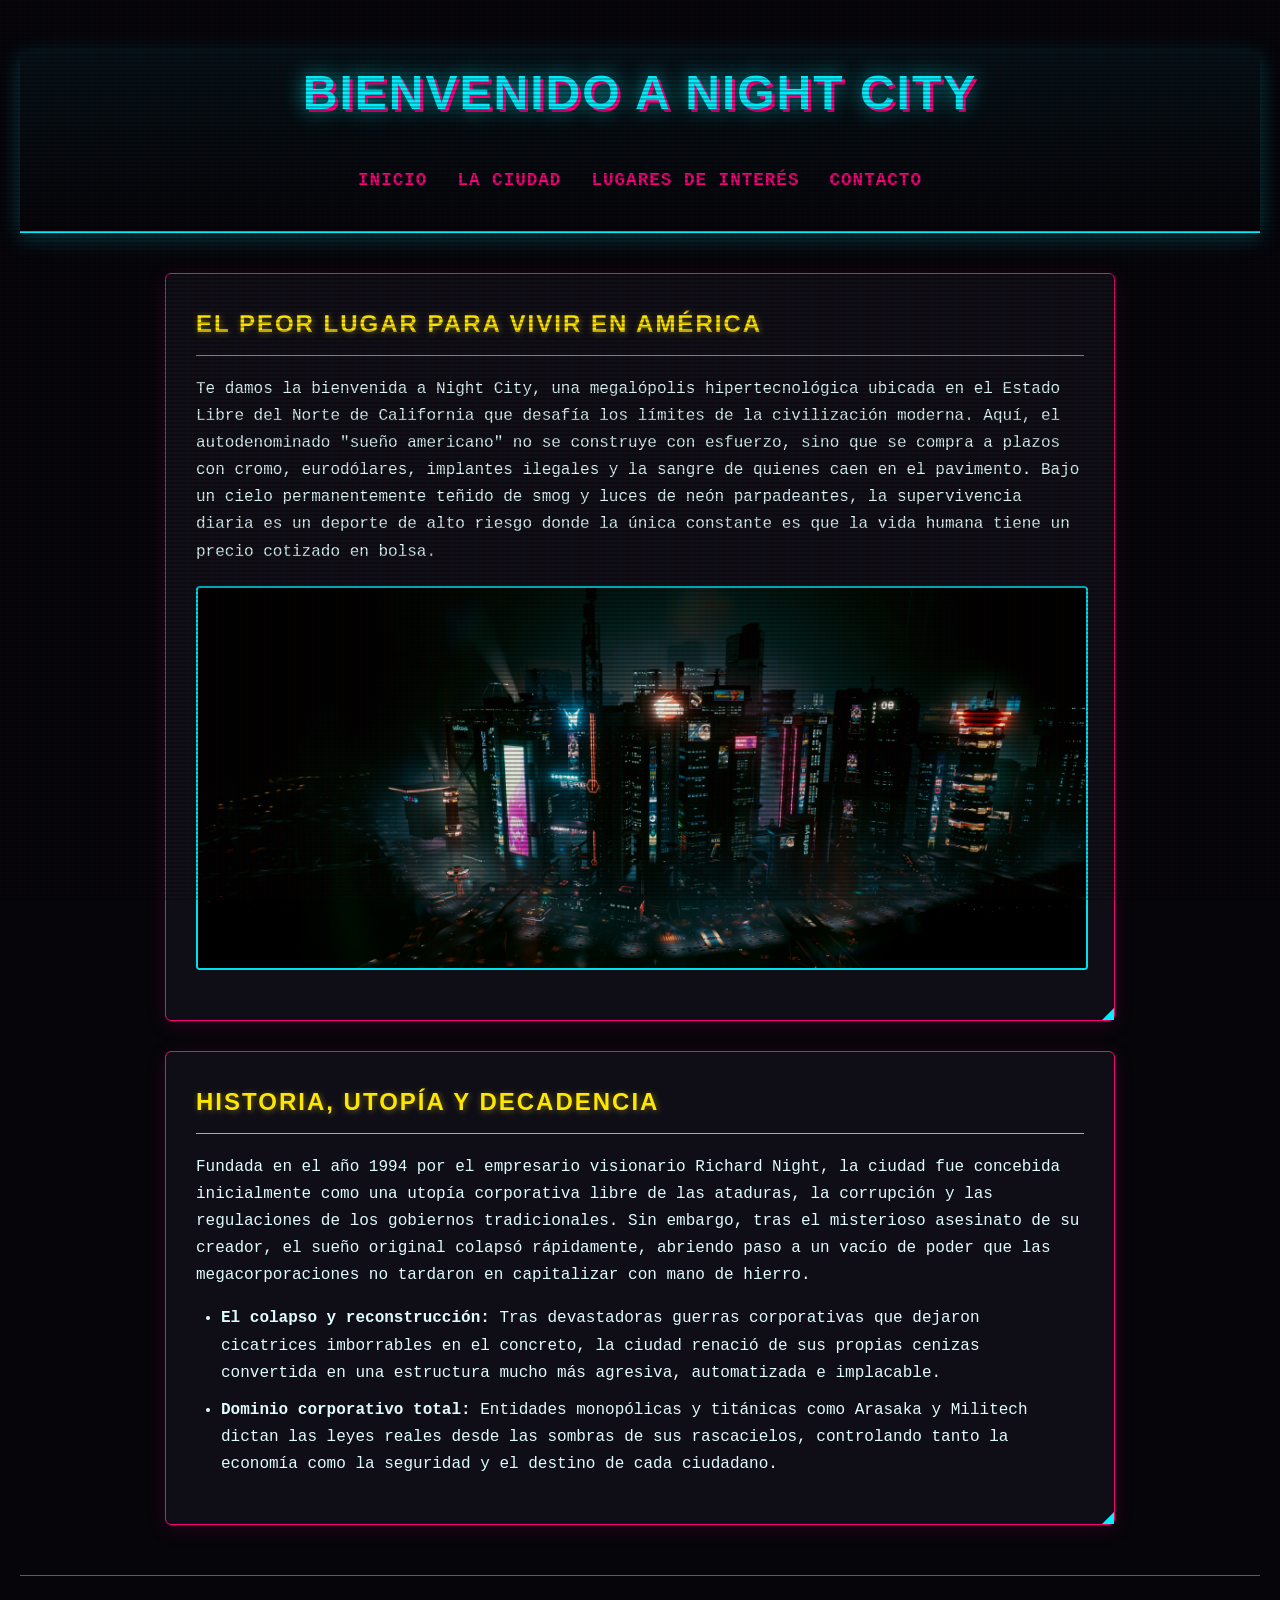
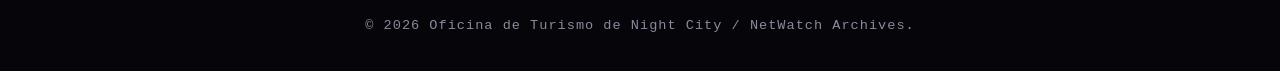
==== index.html @ 40d53633 "Actualizar estructura y archivos del proyecto" ====
<!DOCTYPE html>
<html lang="es">
<head>
    <meta charset="UTF-8">
    <meta name="viewport" content="width=device-width, initial-scale=1.0">
    <title>Bienvenido a Night City - Archivos de Turismo</title>
    <link rel="stylesheet" href="css/style.css">
</head>
<body>
    <header>
        <h1>Bienvenido a Night City</h1>
        <nav>
            <ul>
                <li><a href="index.html">Inicio</a></li>
                <li><a href="ciudad.html">La Ciudad</a></li>
                <li><a href="lugares.html">Lugares de Interés</a></li>
                <li><a href="contacto.html">Contacto</a></li>
            </ul>
        </nav>
    </header>

    <main>
        <section>
            <h2>El Peor Lugar para Vivir en América</h2>
            <p>Te damos la bienvenida a Night City, una megalópolis hipertecnológica ubicada en el Estado Libre del Norte de California que desafía los límites de la civilización moderna. Aquí, el autodenominado "sueño americano" no se construye con esfuerzo, sino que se compra a plazos con cromo, eurodólares, implantes ilegales y la sangre de quienes caen en el pavimento. Bajo un cielo permanentemente teñido de smog y luces de neón parpadeantes, la supervivencia diaria es un deporte de alto riesgo donde la única constante es que la vida humana tiene un precio cotizado en bolsa.</p>
            <img src="img/NightCity.png" alt="Vista panorámica de Night City iluminada por neones">
        </section>

        <section>
            <h2>Historia, Utopía y Decadencia</h2>
            <p>Fundada en el año 1994 por el empresario visionario Richard Night, la ciudad fue concebida inicialmente como una utopía corporativa libre de las ataduras, la corrupción y las regulaciones de los gobiernos tradicionales. Sin embargo, tras el misterioso asesinato de su creador, el sueño original colapsó rápidamente, abriendo paso a un vacío de poder que las megacorporaciones no tardaron en capitalizar con mano de hierro.</p>
            <ul>
                <li><strong>El colapso y reconstrucción:</strong> Tras devastadoras guerras corporativas que dejaron cicatrices imborrables en el concreto, la ciudad renació de sus propias cenizas convertida en una estructura mucho más agresiva, automatizada e implacable.</li>
                <li><strong>Dominio corporativo total:</strong> Entidades monopólicas y titánicas como Arasaka y Militech dictan las leyes reales desde las sombras de sus rascacielos, controlando tanto la economía como la seguridad y el destino de cada ciudadano.</li>
            </ul>
        </section>
    </main>

    <footer>
        <p>&copy; 2026 Oficina de Turismo de Night City / NetWatch Archives.</p>
    </footer>
</body>
</html>
---- css/style.css ----
:root {
    --bg-color: #05050a;
    --card-bg: #0f0e17;
    --neon-cyan: #00f0ff;
    --neon-pink: #ff007f;
    --neon-yellow: #ffe600;
    --text-color: #e0fbfc;
}

body {
    background-color: var(--bg-color);
    color: var(--text-color);
    font-family: 'Courier New', monospace;
    margin: 0;
    padding: 20px;
    line-height: 1.7;
    position: relative;
}

body::before {
    content: " ";
    display: block;
    position: fixed;
    top: 0; left: 0; bottom: 0; right: 0;
    background: linear-gradient(rgba(18, 16, 16, 0) 50%, rgba(0, 0, 0, 0.25) 50%), linear-gradient(90deg, rgba(255, 0, 0, 0.03), rgba(0, 255, 0, 0.01), rgba(0, 0, 255, 0.03));
    z-index: 99999;
    background-size: 100% 4px, 6px 100%;
    pointer-events: none;
}

::-webkit-scrollbar {
    width: 8px;
}
::-webkit-scrollbar-track {
    background: var(--bg-color);
}
::-webkit-scrollbar-thumb {
    background: var(--neon-pink);
    border-radius: 2px;
}
::-webkit-scrollbar-thumb:hover {
    background: var(--neon-cyan);
}

header {
    text-align: center;
    border-bottom: 2px solid var(--neon-cyan);
    padding-bottom: 25px;
    margin-bottom: 40px;
    box-shadow: 0 5px 20px rgba(0, 240, 255, 0.25);
    background: linear-gradient(to bottom, rgba(0, 240, 255, 0.05), transparent);
}

h1, h2, h3 {
    font-family: 'Impact', 'Arial Black', sans-serif;
    letter-spacing: 2px;
    text-transform: uppercase;
}

h1 {
    font-size: 3rem;
    color: var(--neon-cyan);
    text-shadow: 3px 3px 0px var(--neon-pink), 0 0 20px rgba(0, 240, 255, 0.8);
}

nav ul {
    list-style-type: none;
    padding: 0;
    margin: 20px 0 0 0;
    display: flex;
    justify-content: center;
    gap: 30px;
    flex-wrap: wrap;
}

nav a {
    color: var(--neon-pink);
    text-decoration: none;
    font-weight: bold;
    text-transform: uppercase;
    font-size: 1.1rem;
    letter-spacing: 1px;
    transition: color 0.3s ease, text-shadow 0.3s ease, transform 0.2s ease;
    display: inline-block;
}

nav a:hover {
    color: var(--neon-cyan);
    text-shadow: 0 0 12px rgba(0, 240, 255, 1);
    transform: translateY(-2px);
}

main {
    max-width: 950px;
    margin: 0 auto;
}

main section {
    background-color: var(--card-bg);
    border: 1px solid var(--neon-pink);
    border-radius: 6px;
    padding: 30px;
    margin-bottom: 30px;
    box-shadow: 0 4px 20px rgba(255, 0, 127, 0.15);
    transition: transform 0.3s ease, box-shadow 0.3s ease, border-color 0.3s ease;
    position: relative;
}

main section::after {
    content: "";
    position: absolute;
    bottom: 0;
    right: 0;
    border-width: 0 0 12px 12px;
    border-style: solid;
    border-color: transparent transparent var(--neon-cyan) transparent;
}

main section:hover {
    box-shadow: 0 6px 30px rgba(0, 240, 255, 0.35);
    border-color: var(--neon-cyan);
    transform: translateY(-3px);
}

main h2 {
    border-bottom: 1px solid var(--neon-cyan);
    padding-bottom: 10px;
    margin-top: 0;
    color: var(--neon-yellow);
    text-shadow: 1px 1px 6px rgba(255, 230, 0, 0.4);
}

ul, ol {
    margin: 15px 0;
    padding-left: 25px;
}

li {
    margin-bottom: 10px;
}

img {
    width: 100%;
    height: 380px;
    object-fit: cover;
    border: 2px solid var(--neon-cyan);
    border-radius: 4px;
    display: block;
    margin: 20px auto;
    transition: transform 0.4s ease, filter 0.4s ease, border-color 0.4s ease;
    filter: brightness(0.9) contrast(1.1);
}

img:hover {
    transform: scale(1.01);
    filter: brightness(1.05) contrast(1.2);
    border-color: var(--neon-pink);
    box-shadow: 0 0 20px rgba(255, 0, 127, 0.5);
}

input, select, textarea {
    background-color: #161525;
    border: 1px solid var(--neon-cyan);
    color: var(--text-color);
    padding: 12px;
    border-radius: 4px;
    font-family: 'Courier New', monospace;
    width: 100%;
    box-sizing: border-box;
    transition: border-color 0.3s, box-shadow 0.3s;
}

input:focus, select:focus, textarea:focus {
    outline: none;
    border-color: var(--neon-pink);
    box-shadow: 0 0 10px rgba(255, 0, 127, 0.6);
}

button[type="submit"] {
    background-color: var(--neon-pink);
    color: #ffffff;
    padding: 14px;
    border: 1px solid var(--neon-cyan);
    border-radius: 4px;
    font-weight: bold;
    cursor: pointer;
    text-transform: uppercase;
    font-family: 'Courier New', monospace;
    font-size: 1rem;
    letter-spacing: 1px;
    transition: background 0.3s, box-shadow 0.3s, transform 0.2s;
}

button[type="submit"]:hover {
    background-color: var(--neon-cyan);
    color: var(--bg-color);
    box-shadow: 0 0 20px rgba(0, 240, 255, 0.9);
    transform: translateY(-2px);
}

footer {
    text-align: center;
    margin-top: 50px;
    padding-top: 25px;
    border-top: 1px solid var(--neon-pink);
    color: #8a8a9e;
    font-size: 0.85rem;
    letter-spacing: 1px;
}

@media (max-width: 768px) {
    body { padding: 10px; }
    h1 { font-size: 2.2rem; }
    main section { padding: 15px; }
    nav ul { gap: 15px; }
}
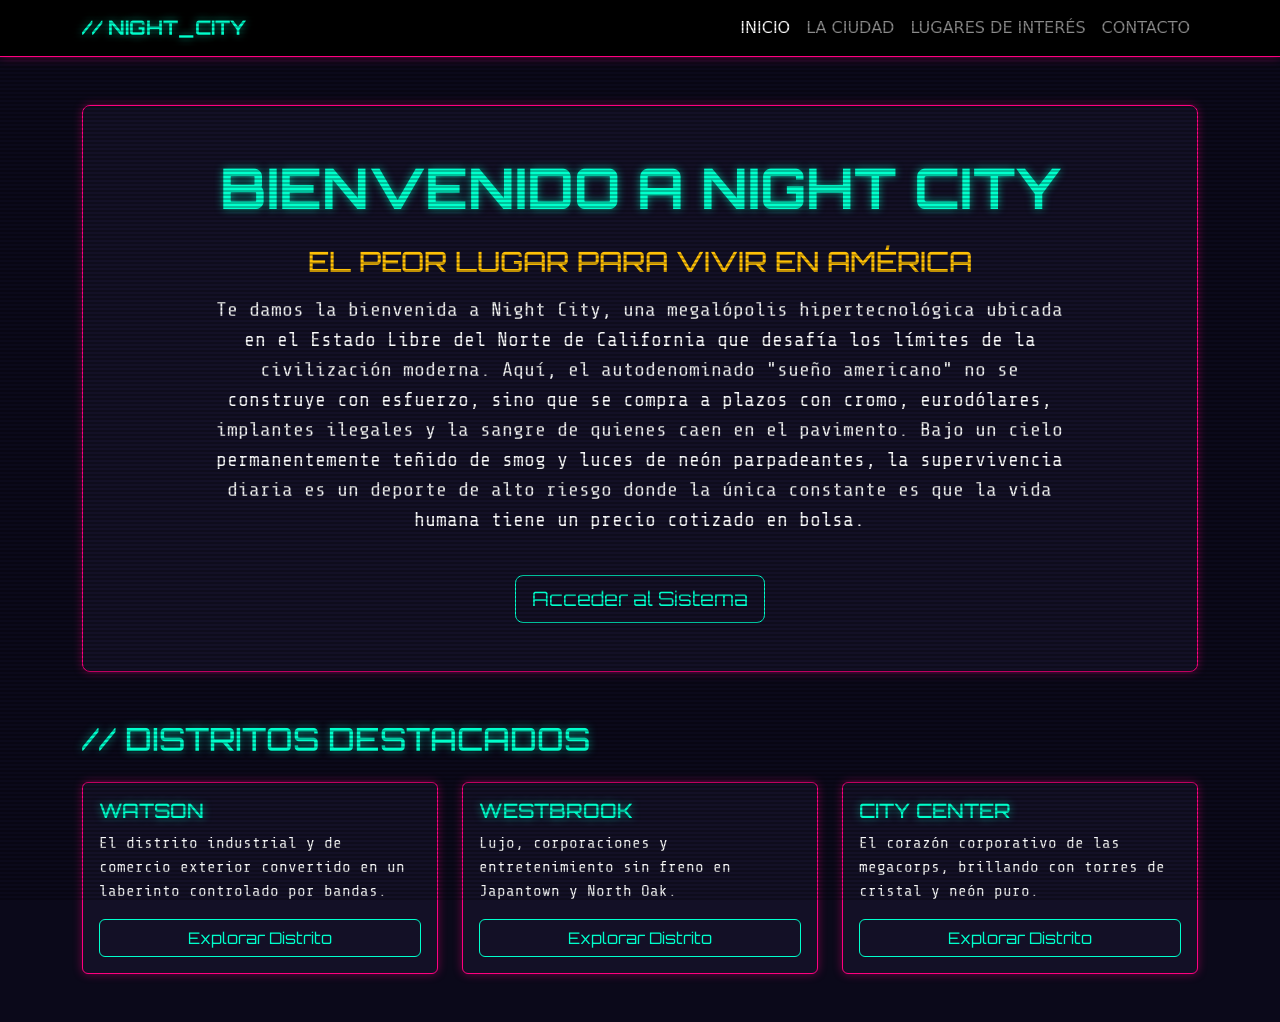
==== commit 47663893: "implementación más a fondo de elementos visuales, bootstraps y flexbox" ====
--- a/index.html
+++ b/index.html
@@ -3,41 +3,71 @@
 <head>
     <meta charset="UTF-8">
     <meta name="viewport" content="width=device-width, initial-scale=1.0">
-    <title>Bienvenido a Night City - Archivos de Turismo</title>
-    <link rel="stylesheet" href="css/style.css">
+    <title>Night City Guide - Inicio</title>
+    <!-- Bootstrap CDN -->
+    <link href="https://cdn.jsdelivr.net/npm/bootstrap@5.3.3/dist/css/bootstrap.min.css" rel="stylesheet">
+    <!-- Google Fonts -->
+    <link href="https://fonts.googleapis.com/css2?family=Orbitron:wght@400;700;900&family=Share+Tech+Mono&display=swap" rel="stylesheet">
+    <!-- CSS Propio -->
+    <link rel="stylesheet" href="css/estilos.css">
 </head>
-<body>
-    <header>
-        <h1>Bienvenido a Night City</h1>
-        <nav>
-            <ul>
-                <li><a href="index.html">Inicio</a></li>
-                <li><a href="ciudad.html">La Ciudad</a></li>
-                <li><a href="lugares.html">Lugares de Interés</a></li>
-                <li><a href="contacto.html">Contacto</a></li>
-            </ul>
-        </nav>
-    </header>
+<body class="bg-dark text-light cyberpunk-body">
+    <div class="scanline"></div>
 
-    <main>
-        <section>
-            <h2>El Peor Lugar para Vivir en América</h2>
-            <p>Te damos la bienvenida a Night City, una megalópolis hipertecnológica ubicada en el Estado Libre del Norte de California que desafía los límites de la civilización moderna. Aquí, el autodenominado "sueño americano" no se construye con esfuerzo, sino que se compra a plazos con cromo, eurodólares, implantes ilegales y la sangre de quienes caen en el pavimento. Bajo un cielo permanentemente teñido de smog y luces de neón parpadeantes, la supervivencia diaria es un deporte de alto riesgo donde la única constante es que la vida humana tiene un precio cotizado en bolsa.</p>
-            <img src="img/NightCity.png" alt="Vista panorámica de Night City iluminada por neones">
-        </section>
+    <nav class="navbar navbar-expand-lg navbar-dark bg-black border-bottom border-neon">
+        <div class="container">
+            <a class="navbar-brand font-orbitron text-neon fw-bold" href="index.html">// NIGHT_CITY</a>
+            <button class="navbar-toggler border-neon" type="button" data-bs-toggle="collapse" data-bs-target="#navbarNav">
+                <span class="navbar-toggler-icon"></span>
+            </button>
+            <div class="collapse navbar-collapse justify-content-end" id="navbarNav">
+                <ul class="navbar-nav">
+                    <li class="nav-item"><a class="nav-link active" href="index.html">INICIO</a></li>
+                    <li class="nav-item"><a class="nav-link" href="ciudad.html">LA CIUDAD</a></li>
+                    <li class="nav-item"><a class="nav-link" href="lugares.html">LUGARES DE INTERÉS</a></li>
+                    <li class="nav-item"><a class="nav-link" href="contacto.html">CONTACTO</a></li>
+                </ul>
+            </div>
+        </div>
+    </nav>
 
-        <section>
-            <h2>Historia, Utopía y Decadencia</h2>
-            <p>Fundada en el año 1994 por el empresario visionario Richard Night, la ciudad fue concebida inicialmente como una utopía corporativa libre de las ataduras, la corrupción y las regulaciones de los gobiernos tradicionales. Sin embargo, tras el misterioso asesinato de su creador, el sueño original colapsó rápidamente, abriendo paso a un vacío de poder que las megacorporaciones no tardaron en capitalizar con mano de hierro.</p>
-            <ul>
-                <li><strong>El colapso y reconstrucción:</strong> Tras devastadoras guerras corporativas que dejaron cicatrices imborrables en el concreto, la ciudad renació de sus propias cenizas convertida en una estructura mucho más agresiva, automatizada e implacable.</li>
-                <li><strong>Dominio corporativo total:</strong> Entidades monopólicas y titánicas como Arasaka y Militech dictan las leyes reales desde las sombras de sus rascacielos, controlando tanto la economía como la seguridad y el destino de cada ciudadano.</li>
-            </ul>
-        </section>
+    <main class="container py-5">
+        <div class="p-5 mb-5 bg-cyber-dark border border-neon rounded-3 shadow-neon text-center">
+            <h1 class="display-4 fw-bold font-orbitron text-neon">BIENVENIDO A NIGHT CITY</h1>
+            <h3 class="font-orbitron text-warning mt-4">EL PEOR LUGAR PARA VIVIR EN AMÉRICA</h3>
+            <p class="col-md-10 fs-5 mx-auto text-mono text-light mt-3">
+                Te damos la bienvenida a Night City, una megalópolis hipertecnológica ubicada en el Estado Libre del Norte de California que desafía los límites de la civilización moderna. Aquí, el autodenominado "sueño americano" no se construye con esfuerzo, sino que se compra a plazos con cromo, eurodólares, implantes ilegales y la sangre de quienes caen en el pavimento. Bajo un cielo permanentemente teñido de smog y luces de neón parpadeantes, la supervivencia diaria es un deporte de alto riesgo donde la única constante es que la vida humana tiene un precio cotizado en bolsa.
+            </p>
+            <a href="ciudad.html" class="btn btn-outline-neon btn-lg mt-4 font-orbitron">Acceder al Sistema</a>
+        </div>
+
+        <h2 class="font-orbitron text-neon mb-4">// DISTRITOS DESTACADOS</h2>
+        <div class="row g-4">
+            <div class="col-md-4">
+                <div class="card bg-cyber-dark border-neon h-100 shadow-neon p-3">
+                    <h5 class="font-orbitron text-neon">WATSON</h5>
+                    <p class="text-mono text-light flex-grow-1">El distrito industrial y de comercio exterior convertido en un laberinto controlado por bandas.</p>
+                    <a href="lugares.html" class="btn btn-outline-neon font-orbitron mt-auto">Explorar Distrito</a>
+                </div>
+            </div>
+            <div class="col-md-4">
+                <div class="card bg-cyber-dark border-neon h-100 shadow-neon p-3">
+                    <h5 class="font-orbitron text-neon">WESTBROOK</h5>
+                    <p class="text-mono text-light flex-grow-1">Lujo, corporaciones y entretenimiento sin freno en Japantown y North Oak.</p>
+                    <a href="lugares.html" class="btn btn-outline-neon font-orbitron mt-auto">Explorar Distrito</a>
+                </div>
+            </div>
+            <div class="col-md-4">
+                <div class="card bg-cyber-dark border-neon h-100 shadow-neon p-3">
+                    <h5 class="font-orbitron text-neon">CITY CENTER</h5>
+                    <p class="text-mono text-light flex-grow-1">El corazón corporativo de las megacorps, brillando con torres de cristal y neón puro.</p>
+                    <a href="lugares.html" class="btn btn-outline-neon font-orbitron mt-auto">Explorar Distrito</a>
+                </div>
+            </div>
+        </div>
     </main>
 
-    <footer>
-        <p>&copy; 2026 Oficina de Turismo de Night City / NetWatch Archives.</p>
-    </footer>
+    <!-- Bootstrap JS -->
+    <script src="https://cdn.jsdelivr.net/npm/bootstrap@5.3.3/dist/js/bootstrap.bundle.min.js"></script>
 </body>
-</html>+</html>
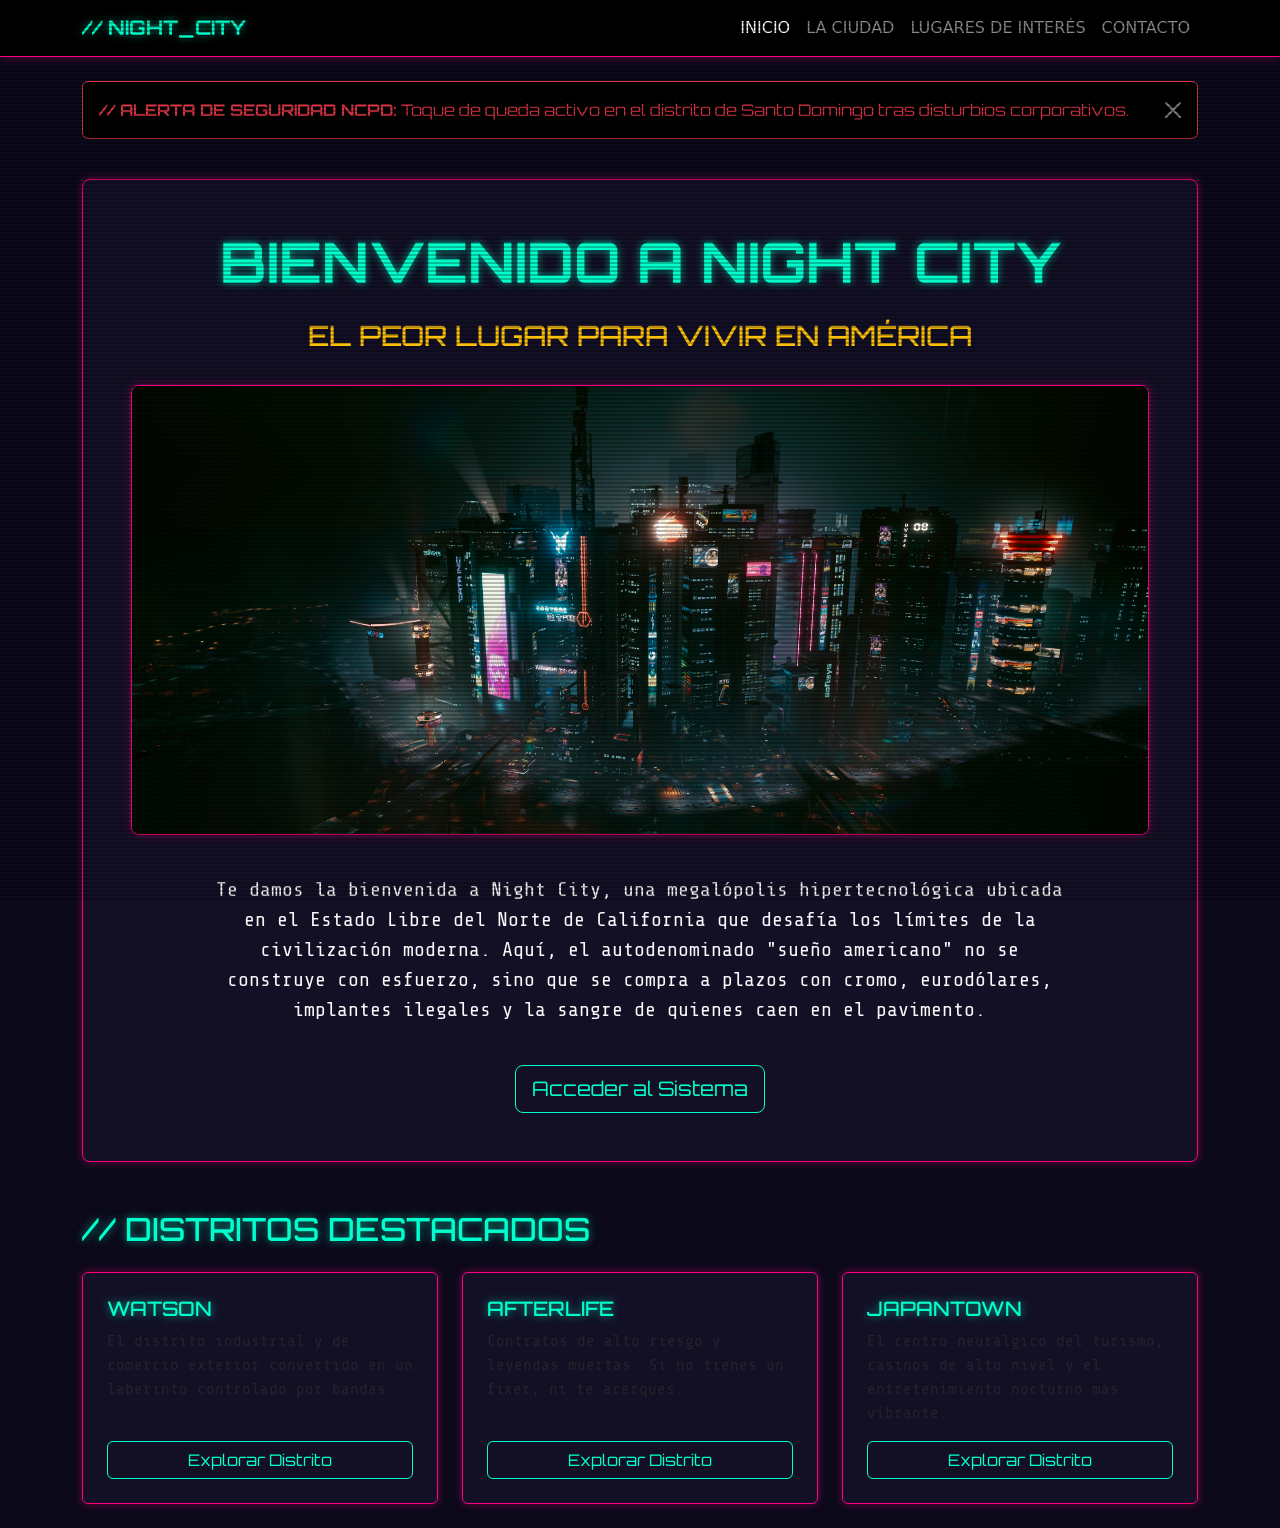
==== commit 1ee38b75: "Finalizado BOOTSTRAP y Flexbox junto a detalles visuales" ====
--- a/index.html
+++ b/index.html
@@ -4,11 +4,8 @@
     <meta charset="UTF-8">
     <meta name="viewport" content="width=device-width, initial-scale=1.0">
     <title>Night City Guide - Inicio</title>
-    <!-- Bootstrap CDN -->
     <link href="https://cdn.jsdelivr.net/npm/bootstrap@5.3.3/dist/css/bootstrap.min.css" rel="stylesheet">
-    <!-- Google Fonts -->
     <link href="https://fonts.googleapis.com/css2?family=Orbitron:wght@400;700;900&family=Share+Tech+Mono&display=swap" rel="stylesheet">
-    <!-- CSS Propio -->
     <link rel="stylesheet" href="css/estilos.css">
 </head>
 <body class="bg-dark text-light cyberpunk-body">
@@ -16,7 +13,7 @@
 
     <nav class="navbar navbar-expand-lg navbar-dark bg-black border-bottom border-neon">
         <div class="container">
-            <a class="navbar-brand font-orbitron text-neon fw-bold" href="index.html">// NIGHT_CITY</a>
+            <a class="navbar-brand font-orbitron text-neon fw-bold efecto-glitch" href="index.html">// NIGHT_CITY</a>
             <button class="navbar-toggler border-neon" type="button" data-bs-toggle="collapse" data-bs-target="#navbarNav">
                 <span class="navbar-toggler-icon"></span>
             </button>
@@ -31,43 +28,66 @@
         </div>
     </nav>
 
-    <main class="container py-5">
+    <!-- Alerta del Sistema -->
+    <div class="container mt-4">
+        <div class="alert bg-black border border-danger text-danger font-orbitron alert-dismissible fade show shadow-neon" role="alert">
+            <strong class="efecto-glitch">// ALERTA DE SEGURIDAD NCPD:</strong> Toque de queda activo en el distrito de Santo Domingo tras disturbios corporativos.
+            <button type="button" class="btn-close btn-close-white" data-bs-dismiss="alert" aria-label="Close"></button>
+        </div>
+    </div>
+
+    <main class="container py-4">
         <div class="p-5 mb-5 bg-cyber-dark border border-neon rounded-3 shadow-neon text-center">
-            <h1 class="display-4 fw-bold font-orbitron text-neon">BIENVENIDO A NIGHT CITY</h1>
+            <h1 class="display-4 fw-bold font-orbitron text-neon efecto-glitch">BIENVENIDO A NIGHT CITY</h1>
             <h3 class="font-orbitron text-warning mt-4">EL PEOR LUGAR PARA VIVIR EN AMÉRICA</h3>
+            
+            <!-- IMAGEN PRINCIPAL -->
+            <img src="img/NightCity.png" alt="Vista de Night City" class="img-fluid rounded-3 border border-neon shadow-neon my-4" style="max-height: 450px; object-fit: cover; width: 100%;">
+
             <p class="col-md-10 fs-5 mx-auto text-mono text-light mt-3">
-                Te damos la bienvenida a Night City, una megalópolis hipertecnológica ubicada en el Estado Libre del Norte de California que desafía los límites de la civilización moderna. Aquí, el autodenominado "sueño americano" no se construye con esfuerzo, sino que se compra a plazos con cromo, eurodólares, implantes ilegales y la sangre de quienes caen en el pavimento. Bajo un cielo permanentemente teñido de smog y luces de neón parpadeantes, la supervivencia diaria es un deporte de alto riesgo donde la única constante es que la vida humana tiene un precio cotizado en bolsa.
+                Te damos la bienvenida a Night City, una megalópolis hipertecnológica ubicada en el Estado Libre del Norte de California que desafía los límites de la civilización moderna. Aquí, el autodenominado "sueño americano" no se construye con esfuerzo, sino que se compra a plazos con cromo, eurodólares, implantes ilegales y la sangre de quienes caen en el pavimento.
             </p>
             <a href="ciudad.html" class="btn btn-outline-neon btn-lg mt-4 font-orbitron">Acceder al Sistema</a>
         </div>
 
         <h2 class="font-orbitron text-neon mb-4">// DISTRITOS DESTACADOS</h2>
-        <div class="row g-4">
+        
+        <!-- GRILLA CENTRADA CON JUSTIFY-CONTENT-CENTER -->
+        <div class="row g-4 justify-content-center">
+            
             <div class="col-md-4">
-                <div class="card bg-cyber-dark border-neon h-100 shadow-neon p-3">
-                    <h5 class="font-orbitron text-neon">WATSON</h5>
-                    <p class="text-mono text-light flex-grow-1">El distrito industrial y de comercio exterior convertido en un laberinto controlado por bandas.</p>
-                    <a href="lugares.html" class="btn btn-outline-neon font-orbitron mt-auto">Explorar Distrito</a>
+                <div class="card bg-cyber-dark border-neon h-100 shadow-neon">
+                    <div class="card-body d-flex flex-column p-4">
+                        <h5 class="card-title font-orbitron text-neon">WATSON</h5>
+                        <p class="card-text text-mono flex-grow-1">El distrito industrial y de comercio exterior convertido en un laberinto controlado por bandas.</p>
+                        <a href="lugares.html" class="btn btn-outline-neon font-orbitron w-100 mt-auto">Explorar Distrito</a>
+                    </div>
                 </div>
             </div>
+            
             <div class="col-md-4">
-                <div class="card bg-cyber-dark border-neon h-100 shadow-neon p-3">
-                    <h5 class="font-orbitron text-neon">WESTBROOK</h5>
-                    <p class="text-mono text-light flex-grow-1">Lujo, corporaciones y entretenimiento sin freno en Japantown y North Oak.</p>
-                    <a href="lugares.html" class="btn btn-outline-neon font-orbitron mt-auto">Explorar Distrito</a>
+                <div class="card bg-cyber-dark border-neon h-100 shadow-neon">
+                    <div class="card-body d-flex flex-column p-4">
+                        <h5 class="card-title font-orbitron text-neon">AFTERLIFE</h5>
+                        <p class="card-text text-mono flex-grow-1">Contratos de alto riesgo y leyendas muertas. Si no tienes un fixer, ni te acerques.</p>
+                        <a href="lugares.html" class="btn btn-outline-neon font-orbitron w-100 mt-auto">Explorar Distrito</a>
+                    </div>
                 </div>
             </div>
+
             <div class="col-md-4">
-                <div class="card bg-cyber-dark border-neon h-100 shadow-neon p-3">
-                    <h5 class="font-orbitron text-neon">CITY CENTER</h5>
-                    <p class="text-mono text-light flex-grow-1">El corazón corporativo de las megacorps, brillando con torres de cristal y neón puro.</p>
-                    <a href="lugares.html" class="btn btn-outline-neon font-orbitron mt-auto">Explorar Distrito</a>
+                <div class="card bg-cyber-dark border-neon h-100 shadow-neon">
+                    <div class="card-body d-flex flex-column p-4">
+                        <h5 class="card-title font-orbitron text-neon">JAPANTOWN</h5>
+                        <p class="card-text text-mono flex-grow-1">El centro neurálgico del turismo, casinos de alto nivel y el entretenimiento nocturno más vibrante.</p>
+                        <a href="lugares.html" class="btn btn-outline-neon font-orbitron w-100 mt-auto">Explorar Distrito</a>
+                    </div>
                 </div>
             </div>
+
         </div>
     </main>
 
-    <!-- Bootstrap JS -->
     <script src="https://cdn.jsdelivr.net/npm/bootstrap@5.3.3/dist/js/bootstrap.bundle.min.js"></script>
 </body>
 </html>
--- a/css/estilos.css
+++ b/css/estilos.css
@@ -0,0 +1,115 @@
+.font-orbitron {
+    font-family: 'Orbitron', sans-serif;
+}
+
+.text-mono {
+    font-family: 'Share Tech Mono', monospace;
+}
+
+body.cyberpunk-body {
+    background-color: #0b091a !important;
+    color: #e0e0e0;
+    position: relative;
+    overflow-x: hidden;
+}
+
+.scanline {
+    position: fixed;
+    top: 0;
+    left: 0;
+    width: 100vw;
+    height: 100vh;
+    background: linear-gradient(rgba(18, 16, 16, 0) 50%, rgba(0, 0, 0, 0.25) 50%);
+    background-size: 100% 4px;
+    z-index: 9999;
+    pointer-events: none;
+}
+
+.text-neon {
+    color: #00ffcc !important;
+    text-shadow: 0 0 8px rgba(0, 255, 204, 0.6);
+}
+
+.border-neon {
+    border-color: #ff007f !important;
+    box-shadow: 0 0 10px rgba(255, 0, 127, 0.4);
+}
+
+.bg-cyber-dark {
+    background-color: #131026 !important;
+}
+
+.btn-outline-neon {
+    color: #00ffcc;
+    border-color: #00ffcc;
+    transition: all 0.3s ease-in-out;
+}
+
+.btn-outline-neon:hover {
+    background-color: #00ffcc;
+    color: #0b091a;
+    box-shadow: 0 0 15px #00ffcc;
+}
+
+.navbar {
+    position: sticky !important;
+    top: 0;
+    z-index: 1000;
+}
+
+.posicion-relativa {
+    position: relative;
+}
+
+.badge-cyber {
+    position: absolute;
+    top: -12px;
+    right: -10px;
+    background-color: #ff007f;
+    color: #fff;
+    padding: 5px 12px;
+    font-family: 'Orbitron', sans-serif;
+    font-size: 0.8rem;
+    font-weight: bold;
+    box-shadow: 0 0 8px #ff007f;
+    border-radius: 4px;
+}
+
+/* ========================================= */
+/* FLEXBOX */
+/* ========================================= */
+.flex-container-custom {
+    display: flex;
+    flex-wrap: wrap;
+    gap: 20px;
+    margin-top: 20px;
+}
+
+.flex-item-custom {
+    flex: 1 1 300px;
+    background-color: #131026;
+    border: 1px solid #00ffcc;
+    padding: 20px;
+    box-shadow: 0 0 10px rgba(0, 255, 204, 0.2);
+}
+
+@keyframes parpadeo-neon {
+    0%, 19%, 21%, 23%, 25%, 54%, 56%, 100% { opacity: 1; text-shadow: 0 0 8px #00ffcc; }
+    20%, 24%, 55% { opacity: 0.4; text-shadow: none; }
+}
+
+.efecto-glitch {
+    animation: parpadeo-neon 4s infinite;
+}
+
+.card {
+    transition: transform 0.3s ease, box-shadow 0.3s ease;
+}
+
+.card:hover {
+    transform: translateY(-8px);
+    box-shadow: 0 0 25px rgba(0, 255, 204, 0.6) !important;
+    border-color: #00ffcc !important;
+    z-index: 10;
+}
+
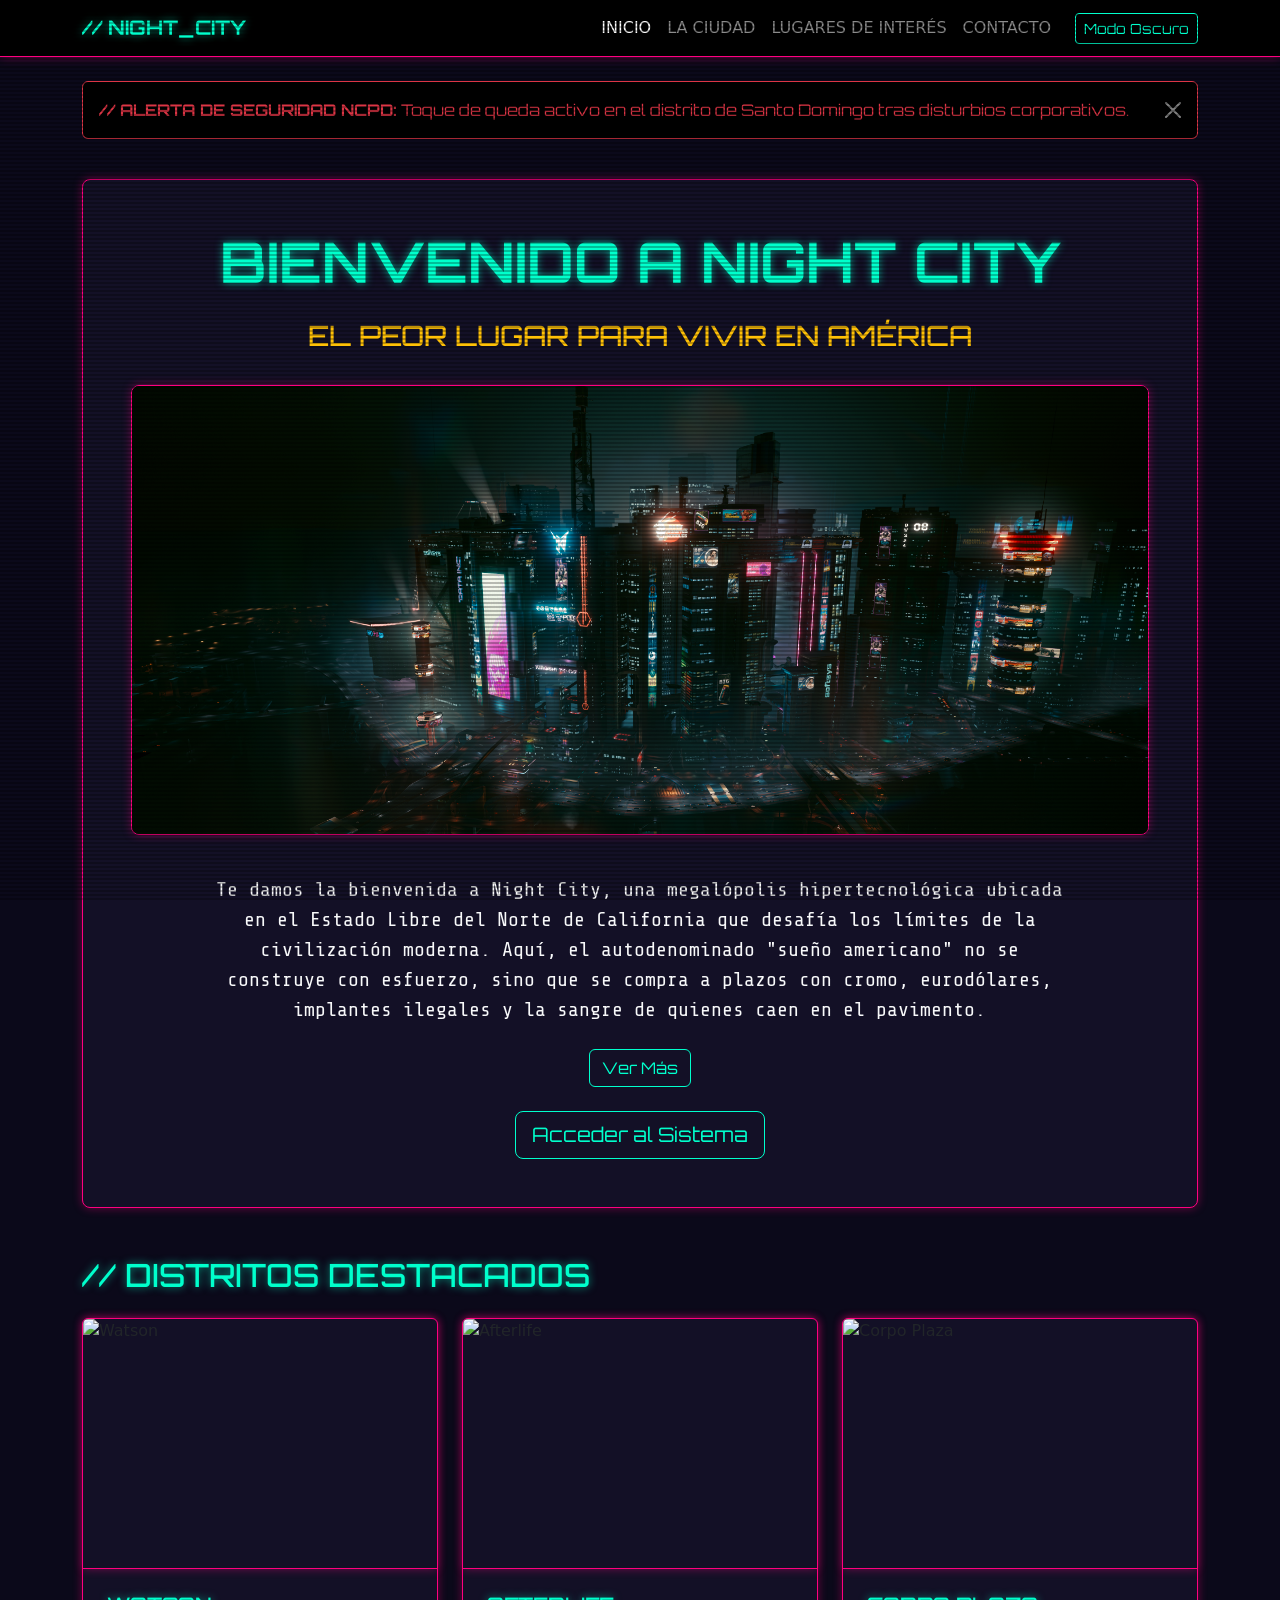
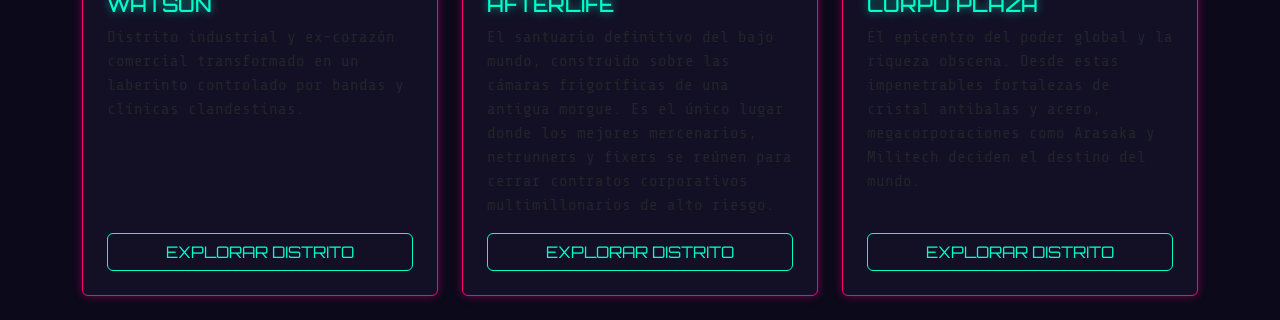
==== commit 4d2bff81: "agrego modo oscuro, validacion de formulario y mostrar/ocultar con JS" ====
--- a/index.html
+++ b/index.html
@@ -18,11 +18,15 @@
                 <span class="navbar-toggler-icon"></span>
             </button>
             <div class="collapse navbar-collapse justify-content-end" id="navbarNav">
-                <ul class="navbar-nav">
+                <ul class="navbar-nav align-items-center">
                     <li class="nav-item"><a class="nav-link active" href="index.html">INICIO</a></li>
                     <li class="nav-item"><a class="nav-link" href="ciudad.html">LA CIUDAD</a></li>
                     <li class="nav-item"><a class="nav-link" href="lugares.html">LUGARES DE INTERÉS</a></li>
                     <li class="nav-item"><a class="nav-link" href="contacto.html">CONTACTO</a></li>
+                    <!-- Botón de Modo Oscuro/Claro (JS) -->
+                    <li class="nav-item ms-lg-3 mt-2 mt-lg-0">
+                        <button id="btn-modo" class="btn btn-outline-neon btn-sm font-orbitron">Modo Oscuro</button>
+                    </li>
                 </ul>
             </div>
         </div>
@@ -41,46 +45,67 @@
             <h1 class="display-4 fw-bold font-orbitron text-neon efecto-glitch">BIENVENIDO A NIGHT CITY</h1>
             <h3 class="font-orbitron text-warning mt-4">EL PEOR LUGAR PARA VIVIR EN AMÉRICA</h3>
             
-            <!-- IMAGEN PRINCIPAL -->
             <img src="img/NightCity.png" alt="Vista de Night City" class="img-fluid rounded-3 border border-neon shadow-neon my-4" style="max-height: 450px; object-fit: cover; width: 100%;">
 
             <p class="col-md-10 fs-5 mx-auto text-mono text-light mt-3">
                 Te damos la bienvenida a Night City, una megalópolis hipertecnológica ubicada en el Estado Libre del Norte de California que desafía los límites de la civilización moderna. Aquí, el autodenominado "sueño americano" no se construye con esfuerzo, sino que se compra a plazos con cromo, eurodólares, implantes ilegales y la sangre de quienes caen en el pavimento.
             </p>
-            <a href="ciudad.html" class="btn btn-outline-neon btn-lg mt-4 font-orbitron">Acceder al Sistema</a>
+
+            <!-- Sección interactiva: Mostrar / Ocultar Contenido (JS) -->
+            <div class="mt-4">
+                <button id="btn-ver-mas" class="btn btn-outline-neon font-orbitron">Ver Más</button>
+                <div id="info-adicional" class="mt-3 text-mono text-secondary p-3 border border-secondary rounded bg-black">
+                    <p class="mb-0">// ARCHIVO OCULTO: Las tasas de mortalidad en los distritos periféricos aumentaron un 23% este trimestre debido a la escasez de suministros médicos genuinos y el tráfico de componentes cibernéticos defectuosos.</p>
+                </div>
+            </div>
+
+            <div class="mt-4">
+                <a href="ciudad.html" class="btn btn-outline-neon btn-lg font-orbitron">Acceder al Sistema</a>
+            </div>
         </div>
 
         <h2 class="font-orbitron text-neon mb-4">// DISTRITOS DESTACADOS</h2>
         
-        <!-- GRILLA CENTRADA CON JUSTIFY-CONTENT-CENTER -->
         <div class="row g-4 justify-content-center">
             
+            <!-- TARJETA 1: WATSON -->
             <div class="col-md-4">
                 <div class="card bg-cyber-dark border-neon h-100 shadow-neon">
+                    <img src="img/watson.jpg" class="card-img-top border-bottom border-neon" alt="Watson" style="height: 250px; object-fit: cover;">
                     <div class="card-body d-flex flex-column p-4">
                         <h5 class="card-title font-orbitron text-neon">WATSON</h5>
-                        <p class="card-text text-mono flex-grow-1">El distrito industrial y de comercio exterior convertido en un laberinto controlado por bandas.</p>
-                        <a href="lugares.html" class="btn btn-outline-neon font-orbitron w-100 mt-auto">Explorar Distrito</a>
+                        <p class="card-text text-mono flex-grow-1">
+                            Distrito industrial y ex-corazón comercial transformado en un laberinto controlado por bandas y clínicas clandestinas.
+                        </p>
+                        <a href="lugares.html" class="btn btn-outline-neon font-orbitron w-100 mt-auto">EXPLORAR DISTRITO</a>
                     </div>
                 </div>
             </div>
             
+            <!-- TARJETA 2: AFTERLIFE -->
             <div class="col-md-4">
                 <div class="card bg-cyber-dark border-neon h-100 shadow-neon">
+                    <img src="img/afterlife.jpg" class="card-img-top border-bottom border-neon" alt="Afterlife" style="height: 250px; object-fit: cover;">
                     <div class="card-body d-flex flex-column p-4">
                         <h5 class="card-title font-orbitron text-neon">AFTERLIFE</h5>
-                        <p class="card-text text-mono flex-grow-1">Contratos de alto riesgo y leyendas muertas. Si no tienes un fixer, ni te acerques.</p>
-                        <a href="lugares.html" class="btn btn-outline-neon font-orbitron w-100 mt-auto">Explorar Distrito</a>
+                        <p class="card-text text-mono flex-grow-1">
+                            El santuario definitivo del bajo mundo, construido sobre las cámaras frigoríficas de una antigua morgue. Es el único lugar donde los mejores mercenarios, netrunners y fixers se reúnen para cerrar contratos corporativos multimillonarios de alto riesgo.
+                        </p>
+                        <a href="lugares.html" class="btn btn-outline-neon font-orbitron w-100 mt-auto">EXPLORAR DISTRITO</a>
                     </div>
                 </div>
             </div>
 
+            <!-- TARJETA 3: CORPO PLAZA -->
             <div class="col-md-4">
                 <div class="card bg-cyber-dark border-neon h-100 shadow-neon">
+                    <img src="img/corpoplaza.jpg" class="card-img-top border-bottom border-neon" alt="Corpo Plaza" style="height: 250px; object-fit: cover;">
                     <div class="card-body d-flex flex-column p-4">
-                        <h5 class="card-title font-orbitron text-neon">JAPANTOWN</h5>
-                        <p class="card-text text-mono flex-grow-1">El centro neurálgico del turismo, casinos de alto nivel y el entretenimiento nocturno más vibrante.</p>
-                        <a href="lugares.html" class="btn btn-outline-neon font-orbitron w-100 mt-auto">Explorar Distrito</a>
+                        <h5 class="card-title font-orbitron text-neon">CORPO PLAZA</h5>
+                        <p class="card-text text-mono flex-grow-1">
+                            El epicentro del poder global y la riqueza obscena. Desde estas impenetrables fortalezas de cristal antibalas y acero, megacorporaciones como Arasaka y Militech deciden el destino del mundo.
+                        </p>
+                        <a href="lugares.html" class="btn btn-outline-neon font-orbitron w-100 mt-auto">EXPLORAR DISTRITO</a>
                     </div>
                 </div>
             </div>
@@ -88,6 +113,9 @@
         </div>
     </main>
 
+    <!-- Bootstrap JS -->
     <script src="https://cdn.jsdelivr.net/npm/bootstrap@5.3.3/dist/js/bootstrap.bundle.min.js"></script>
+    <!-- El JS propio del sitio -->
+    <script src="js/main.js"></script>
 </body>
-</html>
+</html>
--- a/css/estilos.css
+++ b/css/estilos.css
@@ -106,10 +106,32 @@
     transition: transform 0.3s ease, box-shadow 0.3s ease;
 }
 
-.card:hover {
+.card:hover 
     transform: translateY(-8px);
     box-shadow: 0 0 25px rgba(0, 255, 204, 0.6) !important;
     border-color: #00ffcc !important;
     z-index: 10;
+/* Estilos cuando se activa el modo claro/alternativo con JS */
+body.oscuro {
+    background-color: #f0f2f5 !important;
+    color: #212529 !important;
 }
 
+body.oscuro .bg-cyber-dark {
+    background-color: #ffffff !important;
+    color: #212529 !important;
+    border-color: #00acc1 !important;
+}
+
+body.oscuro .text-light {
+    color: #212529 !important;
+}
+
+body.oscuro .text-secondary {
+    color: #6c757d !important;
+}
+
+body.oscuro .card {
+    background-color: #ffffff !important;
+    color: #212529 !important;
+}
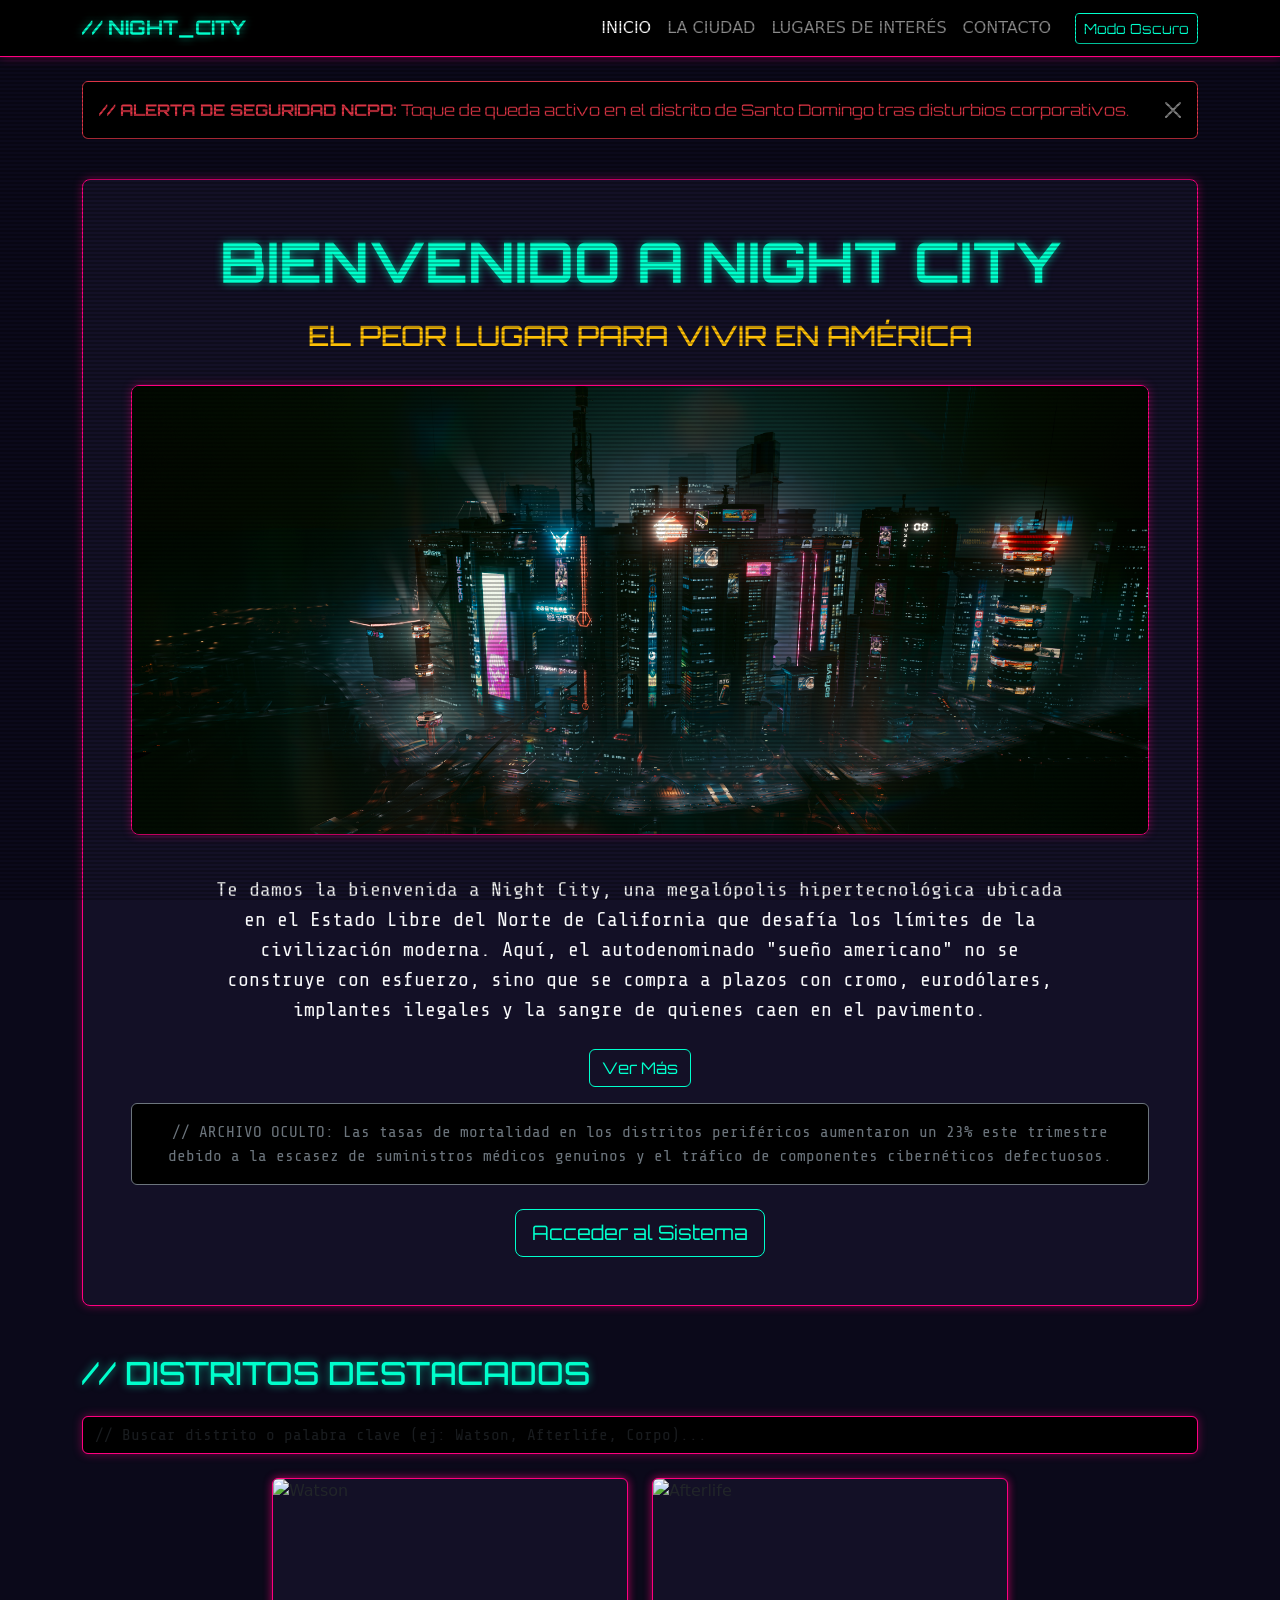
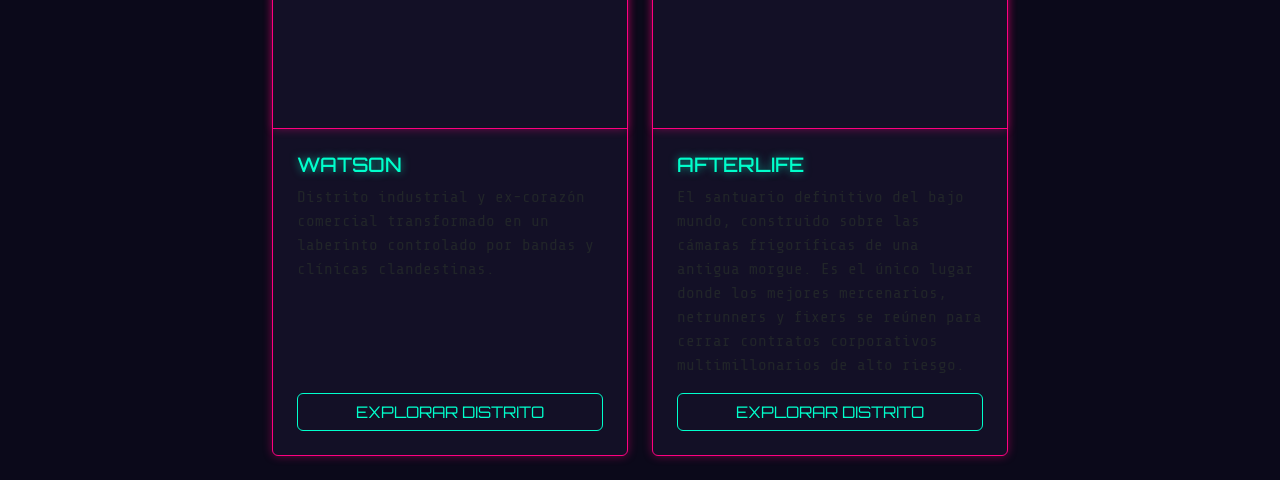
==== commit 3916cf35: "agrego buscador en tiempo real, acordeon propio y corrijo estilos" ====
--- a/index.html
+++ b/index.html
@@ -65,6 +65,11 @@
         </div>
 
         <h2 class="font-orbitron text-neon mb-4">// DISTRITOS DESTACADOS</h2>
+
+        <!-- Buscador en tiempo real (JS) -->
+        <div class="mb-4">
+            <input type="text" id="buscador-distritos" class="form-control bg-black text-light border-neon text-mono" placeholder="// Buscar distrito o palabra clave (ej: Watson, Afterlife, Corpo)...">
+        </div>
         
         <div class="row g-4 justify-content-center">
             
@@ -91,31 +96,4 @@
                         <p class="card-text text-mono flex-grow-1">
                             El santuario definitivo del bajo mundo, construido sobre las cámaras frigoríficas de una antigua morgue. Es el único lugar donde los mejores mercenarios, netrunners y fixers se reúnen para cerrar contratos corporativos multimillonarios de alto riesgo.
                         </p>
-                        <a href="lugares.html" class="btn btn-outline-neon font-orbitron w-100 mt-auto">EXPLORAR DISTRITO</a>
-                    </div>
-                </div>
-            </div>
-
-            <!-- TARJETA 3: CORPO PLAZA -->
-            <div class="col-md-4">
-                <div class="card bg-cyber-dark border-neon h-100 shadow-neon">
-                    <img src="img/corpoplaza.jpg" class="card-img-top border-bottom border-neon" alt="Corpo Plaza" style="height: 250px; object-fit: cover;">
-                    <div class="card-body d-flex flex-column p-4">
-                        <h5 class="card-title font-orbitron text-neon">CORPO PLAZA</h5>
-                        <p class="card-text text-mono flex-grow-1">
-                            El epicentro del poder global y la riqueza obscena. Desde estas impenetrables fortalezas de cristal antibalas y acero, megacorporaciones como Arasaka y Militech deciden el destino del mundo.
-                        </p>
-                        <a href="lugares.html" class="btn btn-outline-neon font-orbitron w-100 mt-auto">EXPLORAR DISTRITO</a>
-                    </div>
-                </div>
-            </div>
-
-        </div>
-    </main>
-
-    <!-- Bootstrap JS -->
-    <script src="https://cdn.jsdelivr.net/npm/bootstrap@5.3.3/dist/js/bootstrap.bundle.min.js"></script>
-    <!-- El JS propio del sitio -->
-    <script src="js/main.js"></script>
-</body>
-</html>+                        <a href="lugares.html" class="btn btn-outline-neon font-orbitron w-100 mt-auto">EXPLORAR DISTRITO</a>
--- a/css/estilos.css
+++ b/css/estilos.css
@@ -106,11 +106,13 @@
     transition: transform 0.3s ease, box-shadow 0.3s ease;
 }
 
-.card:hover 
+.card:hover {
     transform: translateY(-8px);
     box-shadow: 0 0 25px rgba(0, 255, 204, 0.6) !important;
     border-color: #00ffcc !important;
     z-index: 10;
+}
+
 /* Estilos cuando se activa el modo claro/alternativo con JS */
 body.oscuro {
     background-color: #f0f2f5 !important;
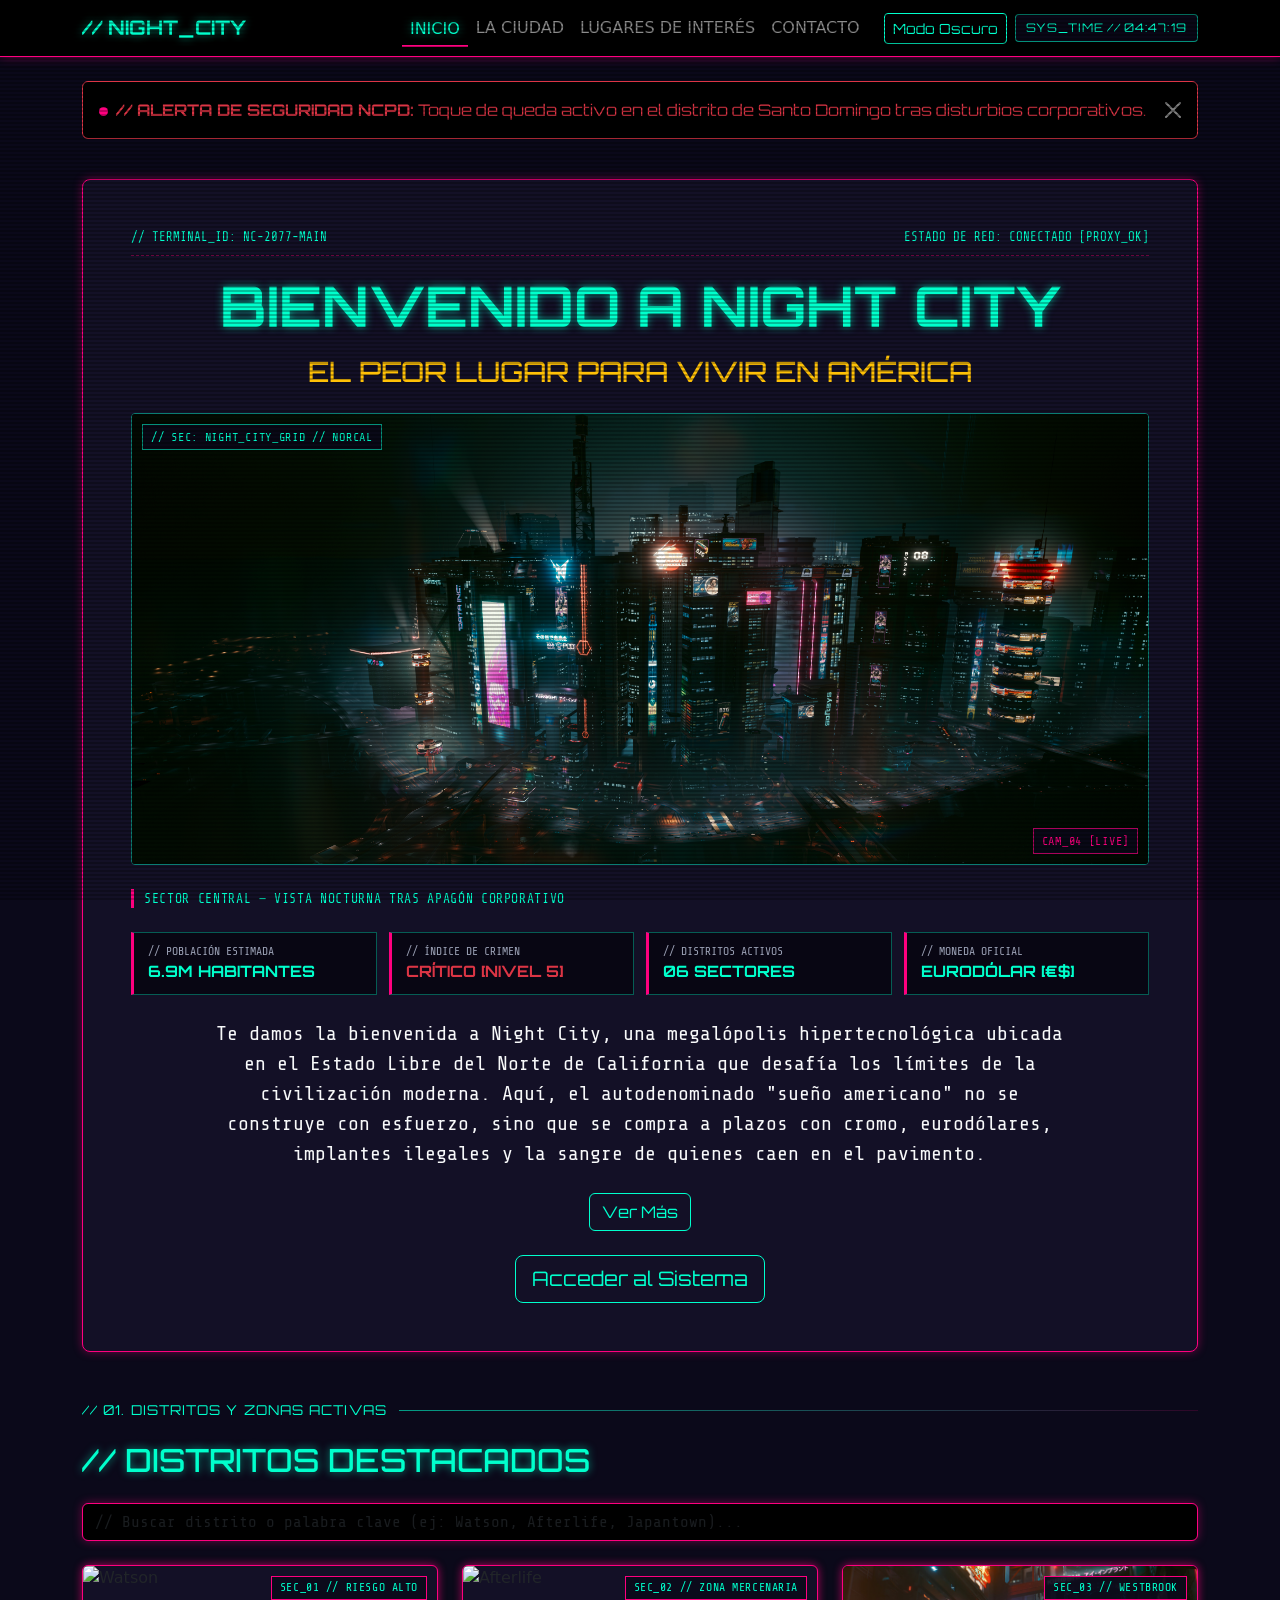
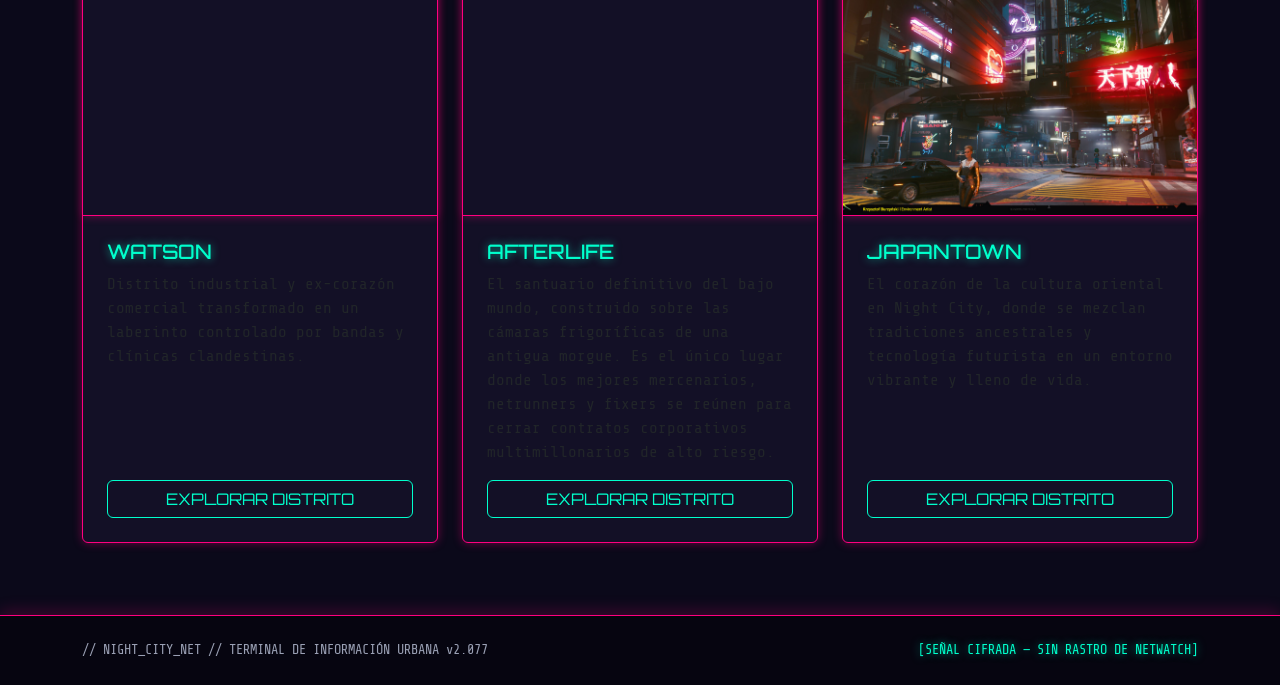
==== commit 3cf14452: "Proyecto finalizado" ====
--- a/index.html
+++ b/index.html
@@ -10,6 +10,7 @@
 </head>
 <body class="bg-dark text-light cyberpunk-body">
     <div class="scanline"></div>
+    <canvas id="matrix-bg" aria-hidden="true"></canvas>
 
     <nav class="navbar navbar-expand-lg navbar-dark bg-black border-bottom border-neon">
         <div class="container">
@@ -23,9 +24,11 @@
                     <li class="nav-item"><a class="nav-link" href="ciudad.html">LA CIUDAD</a></li>
                     <li class="nav-item"><a class="nav-link" href="lugares.html">LUGARES DE INTERÉS</a></li>
                     <li class="nav-item"><a class="nav-link" href="contacto.html">CONTACTO</a></li>
-                    <!-- Botón de Modo Oscuro/Claro (JS) -->
                     <li class="nav-item ms-lg-3 mt-2 mt-lg-0">
                         <button id="btn-modo" class="btn btn-outline-neon btn-sm font-orbitron">Modo Oscuro</button>
+                    </li>
+                    <li class="nav-item ms-lg-2 mt-2 mt-lg-0">
+                        <span id="reloj-hud" class="hud-clock font-orbitron">SYS_TIME // --:--:--</span>
                     </li>
                 </ul>
             </div>
@@ -35,19 +38,52 @@
     <!-- Alerta del Sistema -->
     <div class="container mt-4">
         <div class="alert bg-black border border-danger text-danger font-orbitron alert-dismissible fade show shadow-neon" role="alert">
-            <strong class="efecto-glitch">// ALERTA DE SEGURIDAD NCPD:</strong> Toque de queda activo en el distrito de Santo Domingo tras disturbios corporativos.
+            <span class="alerta-dot"></span><strong class="efecto-glitch">// ALERTA DE SEGURIDAD NCPD:</strong> Toque de queda activo en el distrito de Santo Domingo tras disturbios corporativos.
             <button type="button" class="btn-close btn-close-white" data-bs-dismiss="alert" aria-label="Close"></button>
         </div>
     </div>
 
     <main class="container py-4">
-        <div class="p-5 mb-5 bg-cyber-dark border border-neon rounded-3 shadow-neon text-center">
+        <div class="p-4 p-md-5 mb-5 bg-cyber-dark border border-neon rounded-3 shadow-neon text-center">
+            <div class="hud-meta-bar">
+                <span>// TERMINAL_ID: NC-2077-MAIN</span>
+                <span>ESTADO DE RED: CONECTADO [PROXY_OK]</span>
+            </div>
+
             <h1 class="display-4 fw-bold font-orbitron text-neon efecto-glitch">BIENVENIDO A NIGHT CITY</h1>
-            <h3 class="font-orbitron text-warning mt-4">EL PEOR LUGAR PARA VIVIR EN AMÉRICA</h3>
-            
-            <img src="img/NightCity.png" alt="Vista de Night City" class="img-fluid rounded-3 border border-neon shadow-neon my-4" style="max-height: 450px; object-fit: cover; width: 100%;">
+            <h3 class="font-orbitron text-warning mt-3">EL PEOR LUGAR PARA VIVIR EN AMÉRICA</h3>
 
-            <p class="col-md-10 fs-5 mx-auto text-mono text-light mt-3">
+            <!-- Banner con etiquetas HUD y pie técnico -->
+            <div class="hud-banner my-4 shadow-neon">
+                <span class="hud-tag hud-tag-top-left">// SEC: NIGHT_CITY_GRID // NORCAL</span>
+                <img src="img/NightCity.png" alt="Vista de Night City" class="img-fluid" style="max-height: 450px; object-fit: cover; width: 100%;">
+                <span class="hud-tag hud-tag-bottom-right">CAM_04 [LIVE]</span>
+            </div>
+            <div class="hud-caption">
+                SECTOR CENTRAL — VISTA NOCTURNA TRAS APAGÓN CORPORATIVO
+            </div>
+
+            <!-- Panel de telemetría rápida -->
+            <div class="hud-stats-grid">
+                <div class="hud-stat-box">
+                    <span class="hud-stat-label">// POBLACIÓN ESTIMADA</span>
+                    <span class="hud-stat-value">6.9M HABITANTES</span>
+                </div>
+                <div class="hud-stat-box">
+                    <span class="hud-stat-label">// ÍNDICE DE CRIMEN</span>
+                    <span class="hud-stat-value text-danger">CRÍTICO [NIVEL 5]</span>
+                </div>
+                <div class="hud-stat-box">
+                    <span class="hud-stat-label">// DISTRITOS ACTIVOS</span>
+                    <span class="hud-stat-value">06 SECTORES</span>
+                </div>
+                <div class="hud-stat-box">
+                    <span class="hud-stat-label">// MONEDA OFICIAL</span>
+                    <span class="hud-stat-value">EURODÓLAR [€$]</span>
+                </div>
+            </div>
+
+            <p class="col-md-10 fs-5 mx-auto text-mono text-light mt-4">
                 Te damos la bienvenida a Night City, una megalópolis hipertecnológica ubicada en el Estado Libre del Norte de California que desafía los límites de la civilización moderna. Aquí, el autodenominado "sueño americano" no se construye con esfuerzo, sino que se compra a plazos con cromo, eurodólares, implantes ilegales y la sangre de quienes caen en el pavimento.
             </p>
 
@@ -64,18 +100,24 @@
             </div>
         </div>
 
+        <!-- Separador de sección estilo terminal -->
+        <div class="seccion-divisor">
+            <span>// 01. DISTRITOS Y ZONAS ACTIVAS</span>
+        </div>
+
         <h2 class="font-orbitron text-neon mb-4">// DISTRITOS DESTACADOS</h2>
 
         <!-- Buscador en tiempo real (JS) -->
         <div class="mb-4">
-            <input type="text" id="buscador-distritos" class="form-control bg-black text-light border-neon text-mono" placeholder="// Buscar distrito o palabra clave (ej: Watson, Afterlife, Corpo)...">
+            <input type="text" id="buscador-distritos" class="form-control bg-black text-light border-neon text-mono" placeholder="// Buscar distrito o palabra clave (ej: Watson, Afterlife, Japantown)...">
         </div>
-        
+
         <div class="row g-4 justify-content-center">
-            
+
             <!-- TARJETA 1: WATSON -->
             <div class="col-md-4">
                 <div class="card bg-cyber-dark border-neon h-100 shadow-neon">
+                    <span class="hud-card-tag">SEC_01 // RIESGO ALTO</span>
                     <img src="img/watson.jpg" class="card-img-top border-bottom border-neon" alt="Watson" style="height: 250px; object-fit: cover;">
                     <div class="card-body d-flex flex-column p-4">
                         <h5 class="card-title font-orbitron text-neon">WATSON</h5>
@@ -86,14 +128,48 @@
                     </div>
                 </div>
             </div>
-            
+
             <!-- TARJETA 2: AFTERLIFE -->
             <div class="col-md-4">
                 <div class="card bg-cyber-dark border-neon h-100 shadow-neon">
+                    <span class="hud-card-tag">SEC_02 // ZONA MERCENARIA</span>
                     <img src="img/afterlife.jpg" class="card-img-top border-bottom border-neon" alt="Afterlife" style="height: 250px; object-fit: cover;">
                     <div class="card-body d-flex flex-column p-4">
                         <h5 class="card-title font-orbitron text-neon">AFTERLIFE</h5>
                         <p class="card-text text-mono flex-grow-1">
                             El santuario definitivo del bajo mundo, construido sobre las cámaras frigoríficas de una antigua morgue. Es el único lugar donde los mejores mercenarios, netrunners y fixers se reúnen para cerrar contratos corporativos multimillonarios de alto riesgo.
                         </p>
-                        <a href="lugares.html" class="btn btn-outline-neon font-orbitron w-100 mt-auto">EXPLORAR DISTRITO</a>+                        <a href="lugares.html" class="btn btn-outline-neon font-orbitron w-100 mt-auto">EXPLORAR DISTRITO</a>
+                    </div>
+                </div>
+            </div>
+
+            <!-- TARJETA 3: JAPANTOWN -->
+            <div class="col-md-4">
+                <div class="card bg-cyber-dark border-neon h-100 shadow-neon">
+                    <span class="hud-card-tag">SEC_03 // WESTBROOK</span>
+                    <img src="img/Japantown.jpg" class="card-img-top border-bottom border-neon" alt="Japantown" style="height: 250px; object-fit: cover;">
+                    <div class="card-body d-flex flex-column p-4">
+                        <h5 class="card-title font-orbitron text-neon">JAPANTOWN</h5>
+                        <p class="card-text text-mono flex-grow-1">
+                            El corazón de la cultura oriental en Night City, donde se mezclan tradiciones ancestrales y tecnología futurista en un entorno vibrante y lleno de vida.
+                        </p>
+                        <a href="lugares.html" class="btn btn-outline-neon font-orbitron w-100 mt-auto">EXPLORAR DISTRITO</a>
+                    </div>
+                </div>
+            </div>
+
+        </div>
+    </main>
+
+    <footer class="cyber-footer py-4 mt-5">
+        <div class="container d-flex flex-column flex-md-row justify-content-between align-items-center gap-2">
+            <span>// NIGHT_CITY_NET // TERMINAL DE INFORMACIÓN URBANA v2.077</span>
+            <span class="text-neon">[SEÑAL CIFRADA — SIN RASTRO DE NETWATCH]</span>
+        </div>
+    </footer>
+
+    <script src="https://cdn.jsdelivr.net/npm/bootstrap@5.3.3/dist/js/bootstrap.bundle.min.js"></script>
+    <script src="js/main.js"></script>
+</body>
+</html>
--- a/css/estilos.css
+++ b/css/estilos.css
@@ -75,9 +75,7 @@
     border-radius: 4px;
 }
 
-/* ========================================= */
 /* FLEXBOX */
-/* ========================================= */
 .flex-container-custom {
     display: flex;
     flex-wrap: wrap;
@@ -104,6 +102,7 @@
 
 .card {
     transition: transform 0.3s ease, box-shadow 0.3s ease;
+    position: relative;
 }
 
 .card:hover {
@@ -113,7 +112,211 @@
     z-index: 10;
 }
 
-/* Estilos cuando se activa el modo claro/alternativo con JS */
+/* MEJORAS VISUALES HUD / NCPD / NAVBAR */
+.navbar .nav-link.active {
+    color: #00ffcc !important;
+    text-shadow: 0 0 8px rgba(0, 255, 204, 0.55);
+    border-bottom: 2px solid #ff007f;
+    padding-bottom: 4px;
+}
+
+.hud-clock {
+    display: inline-block;
+    padding: 4px 10px;
+    font-size: 0.75rem;
+    letter-spacing: 0.06em;
+    color: #00ffcc;
+    background-color: rgba(11, 9, 26, 0.88);
+    border: 1px solid rgba(0, 255, 204, 0.55);
+    border-radius: 4px;
+    white-space: nowrap;
+}
+
+@keyframes pulso-alerta {
+    0%, 100% {
+        opacity: 1;
+        transform: scale(1);
+        box-shadow: 0 0 8px #ff007f;
+    }
+    50% {
+        opacity: 0.35;
+        transform: scale(0.8);
+        box-shadow: 0 0 2px #ff007f;
+    }
+}
+
+.alerta-dot {
+    display: inline-block;
+    width: 9px;
+    height: 9px;
+    border-radius: 50%;
+    background-color: #ff007f;
+    margin-right: 8px;
+    vertical-align: middle;
+    animation: pulso-alerta 1.5s infinite;
+}
+
+.alerta-dot-cyan {
+    background-color: #00ffcc;
+    box-shadow: 0 0 8px #00ffcc;
+}
+
+.hud-banner {
+    position: relative;
+    overflow: hidden;
+    border: 1px solid rgba(0, 255, 204, 0.45);
+    border-radius: 4px;
+}
+
+.hud-banner img {
+    display: block;
+    width: 100%;
+}
+
+.hud-tag {
+    position: absolute;
+    background-color: rgba(11, 9, 26, 0.88);
+    color: #00ffcc;
+    border: 1px solid rgba(0, 255, 204, 0.55);
+    padding: 3px 8px;
+    font-family: 'Share Tech Mono', monospace;
+    font-size: 0.75rem;
+    letter-spacing: 0.06em;
+    pointer-events: none;
+    z-index: 2;
+}
+
+.hud-tag-top-left {
+    top: 10px;
+    left: 10px;
+}
+
+.hud-tag-bottom-right {
+    bottom: 10px;
+    right: 10px;
+    color: #ff007f;
+    border-color: rgba(255, 0, 127, 0.65);
+}
+
+.hud-card-tag {
+    position: absolute;
+    top: 10px;
+    right: 10px;
+    background-color: rgba(11, 9, 26, 0.9);
+    color: #00ffcc;
+    border: 1px solid #ff007f;
+    padding: 2px 8px;
+    font-family: 'Share Tech Mono', monospace;
+    font-size: 0.72rem;
+    letter-spacing: 0.05em;
+    z-index: 3;
+}
+
+.hud-caption {
+    font-family: 'Share Tech Mono', monospace;
+    font-size: 0.82rem;
+    color: #00ffcc;
+    letter-spacing: 0.05em;
+    border-left: 3px solid #ff007f;
+    padding-left: 10px;
+    margin-top: 10px;
+    text-align: left;
+}
+
+.seccion-divisor {
+    display: flex;
+    align-items: center;
+    gap: 12px;
+    margin: 2.25rem 0 1.25rem;
+    font-family: 'Orbitron', sans-serif;
+    font-size: 0.85rem;
+    letter-spacing: 0.08em;
+    color: #00ffcc;
+}
+
+.seccion-divisor::after {
+    content: "";
+    flex: 1;
+    height: 1px;
+    background: linear-gradient(90deg, rgba(0, 255, 204, 0.6), rgba(255, 0, 127, 0.15));
+}
+
+.hud-stats-grid {
+    display: grid;
+    grid-template-columns: repeat(auto-fit, minmax(170px, 1fr));
+    gap: 12px;
+    margin-top: 1.5rem;
+    text-align: left;
+}
+
+.hud-stat-box {
+    background-color: rgba(6, 5, 16, 0.85);
+    border: 1px solid rgba(0, 255, 204, 0.35);
+    border-left: 3px solid #ff007f;
+    padding: 10px 14px;
+}
+
+.hud-stat-label {
+    font-family: 'Share Tech Mono', monospace;
+    font-size: 0.72rem;
+    color: #9aa0b4;
+    display: block;
+}
+
+.hud-stat-value {
+    font-family: 'Orbitron', sans-serif;
+    font-size: 0.98rem;
+    color: #00ffcc;
+    font-weight: 700;
+}
+
+.hud-meta-bar {
+    display: flex;
+    flex-wrap: wrap;
+    justify-content: space-between;
+    gap: 8px;
+    font-family: 'Share Tech Mono', monospace;
+    font-size: 0.78rem;
+    color: #00ffcc;
+    border-bottom: 1px dashed rgba(255, 0, 127, 0.5);
+    padding-bottom: 8px;
+    margin-bottom: 16px;
+}
+
+.cyber-footer {
+    background-color: #060510;
+    border-top: 1px solid #ff007f;
+    box-shadow: 0 -4px 15px rgba(255, 0, 127, 0.2);
+    font-family: 'Share Tech Mono', monospace;
+    font-size: 0.85rem;
+    color: #9aa0b4;
+}
+
+/* LLUVIA DE NÚMEROS TIPO MATRIX EN EL FONDO */
+#matrix-bg {
+    position: fixed;
+    top: 0;
+    left: 0;
+    width: 100vw;
+    height: 100vh;
+    z-index: 0;
+    pointer-events: none;
+    opacity: 0.22;
+}
+
+.navbar,
+main,
+footer,
+.container > .alert {
+    position: relative;
+    z-index: 1;
+}
+
+body.oscuro #matrix-bg {
+    opacity: 0.08;
+}
+
+/* MODO CLARO / ALTERNATIVO (.oscuro) */
 body.oscuro {
     background-color: #f0f2f5 !important;
     color: #212529 !important;
@@ -136,4 +339,44 @@
 body.oscuro .card {
     background-color: #ffffff !important;
     color: #212529 !important;
+}
+
+body.oscuro .hud-tag,
+body.oscuro .hud-card-tag,
+body.oscuro .hud-clock {
+    background-color: rgba(255, 255, 255, 0.92);
+    color: #00897b;
+    border-color: #00acc1;
+}
+
+body.oscuro .hud-tag-bottom-right {
+    color: #c2185b;
+    border-color: #c2185b;
+}
+
+body.oscuro .hud-caption,
+body.oscuro .seccion-divisor,
+body.oscuro .hud-stat-value,
+body.oscuro .hud-meta-bar {
+    color: #00897b;
+}
+
+body.oscuro .hud-stat-box,
+body.oscuro .flex-item-custom {
+    background-color: #ffffff;
+    border-color: #00acc1;
+    color: #212529;
+}
+
+body.oscuro .form-control,
+body.oscuro .form-select {
+    background-color: #ffffff !important;
+    color: #212529 !important;
+    border-color: #00acc1 !important;
+}
+
+body.oscuro .cyber-footer {
+    background-color: #e9ecef;
+    color: #495057;
+    border-top-color: #00acc1;
 }
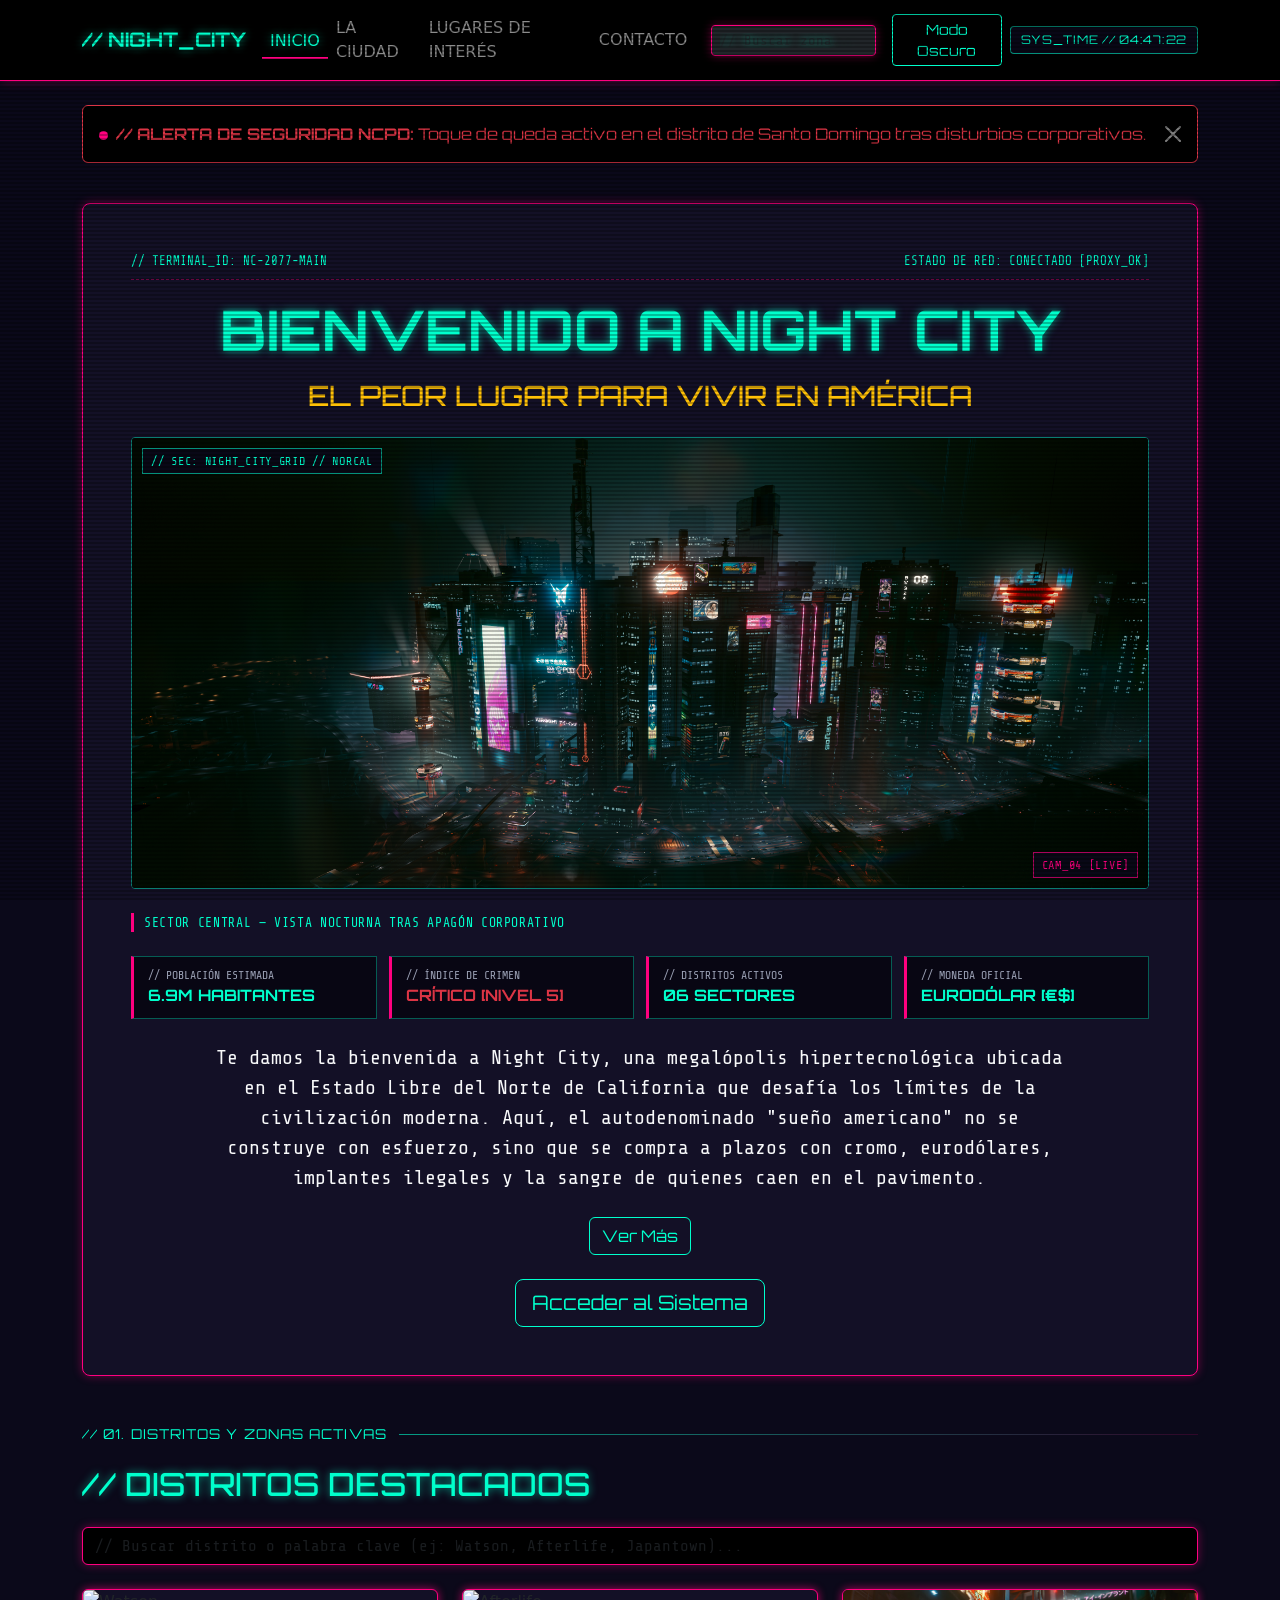
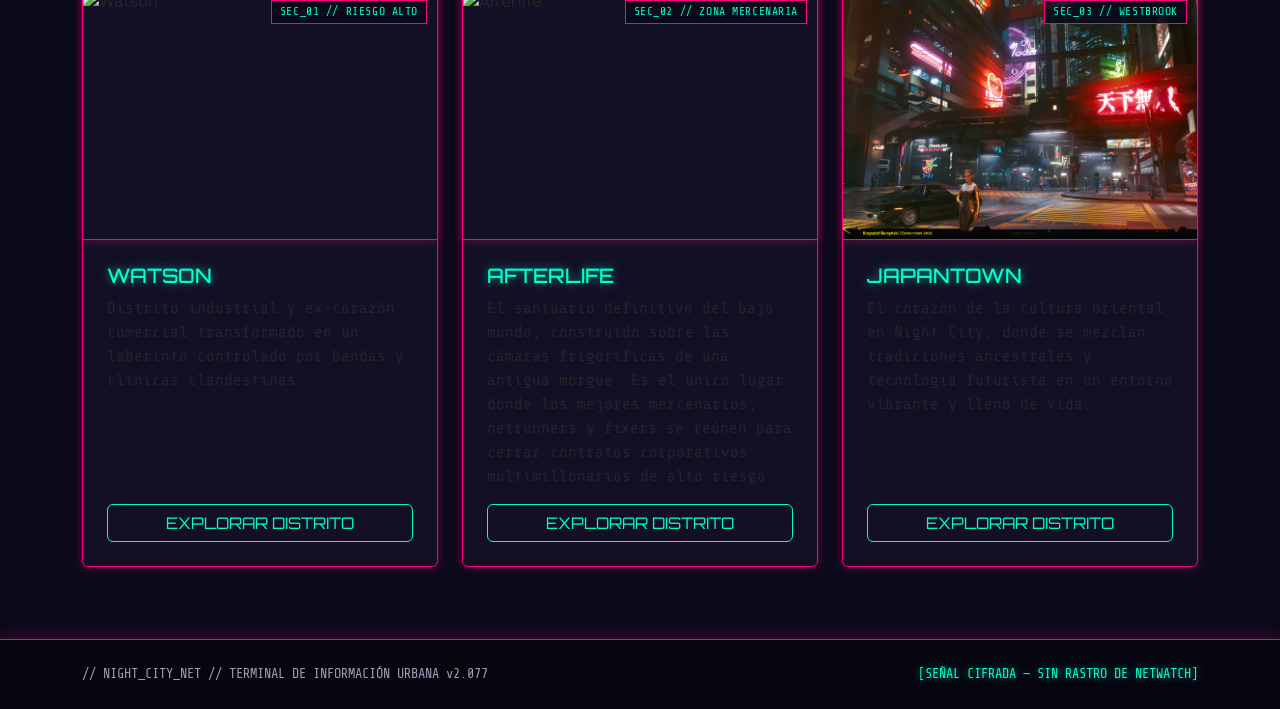
==== commit 220d498b: "Proyecto Finalizado" ====
--- a/index.html
+++ b/index.html
@@ -24,6 +24,10 @@
                     <li class="nav-item"><a class="nav-link" href="ciudad.html">LA CIUDAD</a></li>
                     <li class="nav-item"><a class="nav-link" href="lugares.html">LUGARES DE INTERÉS</a></li>
                     <li class="nav-item"><a class="nav-link" href="contacto.html">CONTACTO</a></li>
+                    <li class="nav-item ms-lg-3 mt-2 mt-lg-0 position-relative">
+                        <input type="text" id="buscador-nav" class="form-control form-control-sm bg-dark text-neon border-neon text-mono" placeholder="// Buscar zona...">
+                        <div id="menu-busqueda-nav" class="position-absolute end-0 mt-1 p-2 bg-black border border-neon rounded shadow-neon" style="display: none; min-width: 260px; z-index: 2000;"></div>
+                    </li>
                     <li class="nav-item ms-lg-3 mt-2 mt-lg-0">
                         <button id="btn-modo" class="btn btn-outline-neon btn-sm font-orbitron">Modo Oscuro</button>
                     </li>
--- a/css/estilos.css
+++ b/css/estilos.css
@@ -292,7 +292,7 @@
     color: #9aa0b4;
 }
 
-/* LLUVIA DE NÚMEROS TIPO MATRIX EN EL FONDO */
+/* LLUVIA DE NÚMEROS */
 #matrix-bg {
     position: fixed;
     top: 0;
@@ -379,4 +379,19 @@
     background-color: #e9ecef;
     color: #495057;
     border-top-color: #00acc1;
+}
+
+.navbar {
+    z-index: 9990 !important;
+}
+
+#menu-busqueda-nav {
+    z-index: 9995 !important;
+    background-color: #080614 !important;
+    box-shadow: 0 0 22px rgba(255, 0, 127, 0.55), 0 0 12px rgba(0, 255, 204, 0.25) !important;
+}
+
+body.oscuro #menu-busqueda-nav {
+    background-color: #ffffff !important;
+    box-shadow: 0 6px 20px rgba(0, 0, 0, 0.2) !important;
 }
